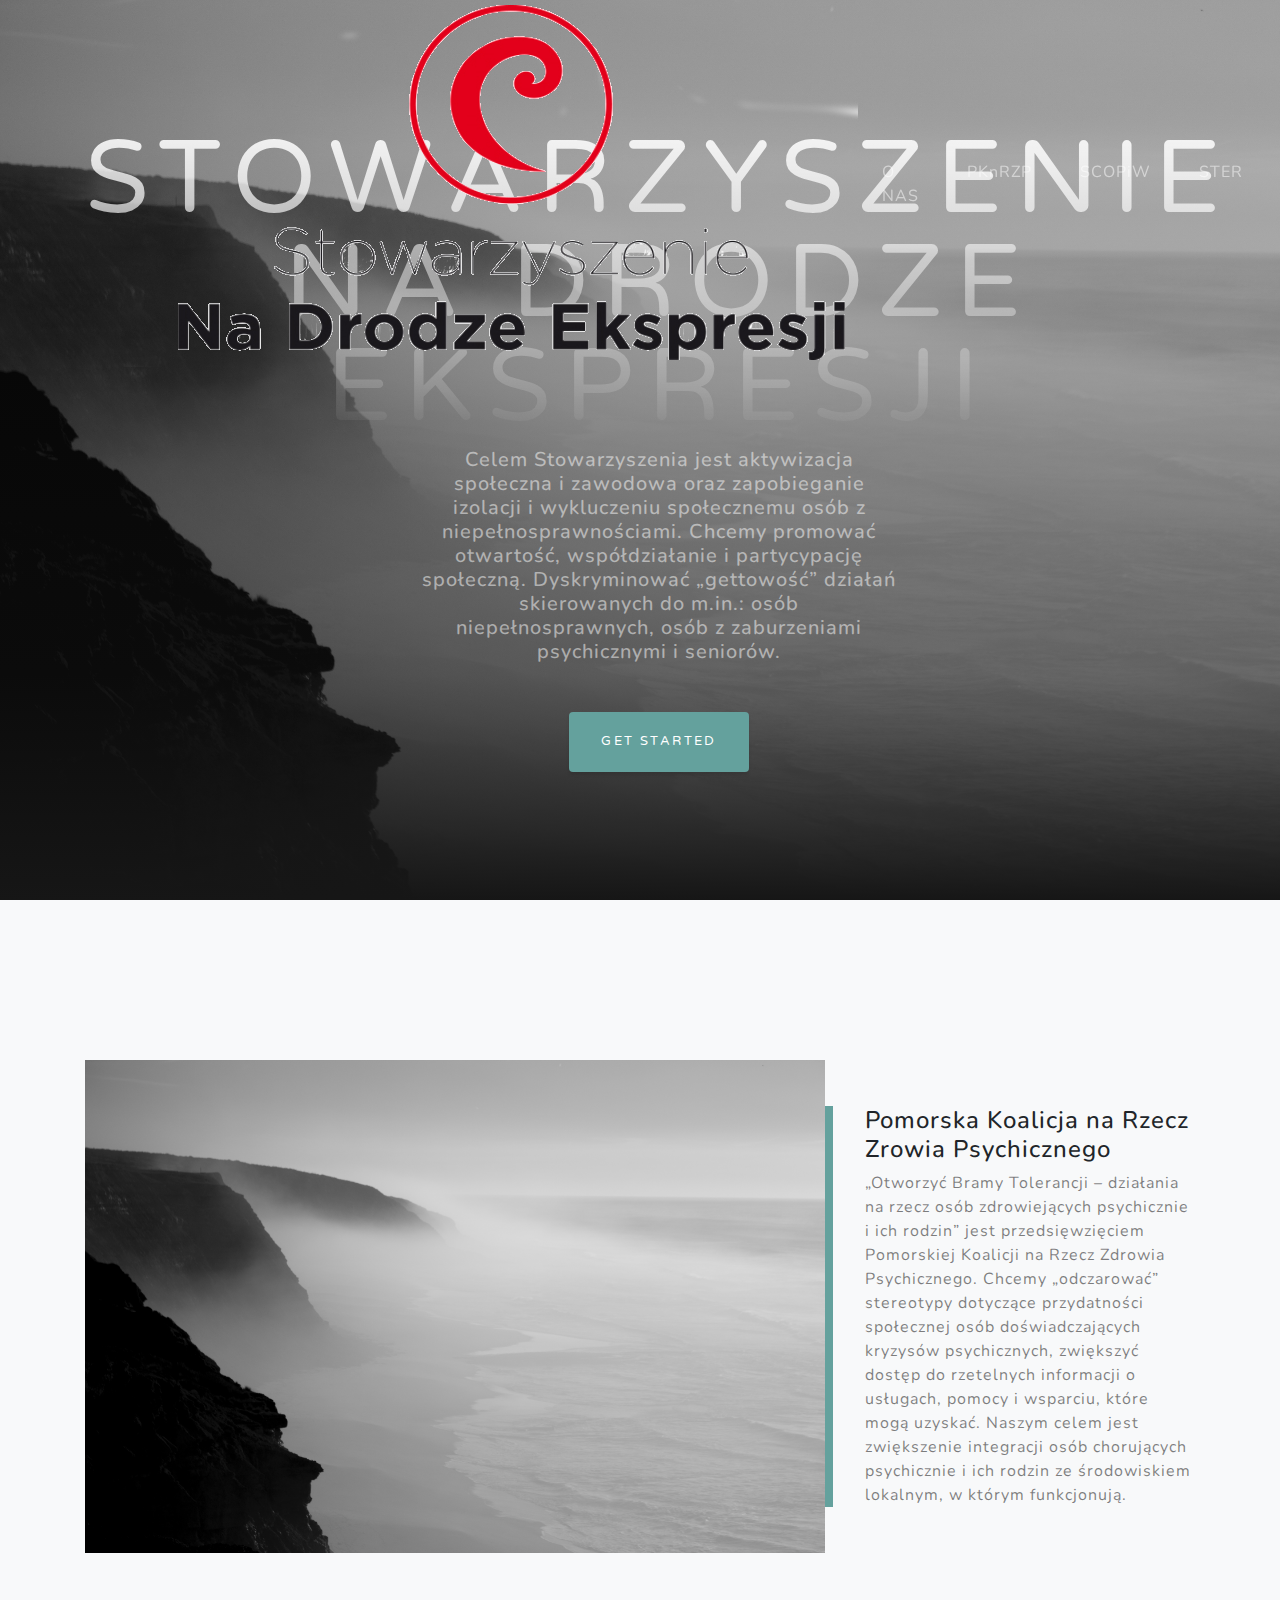
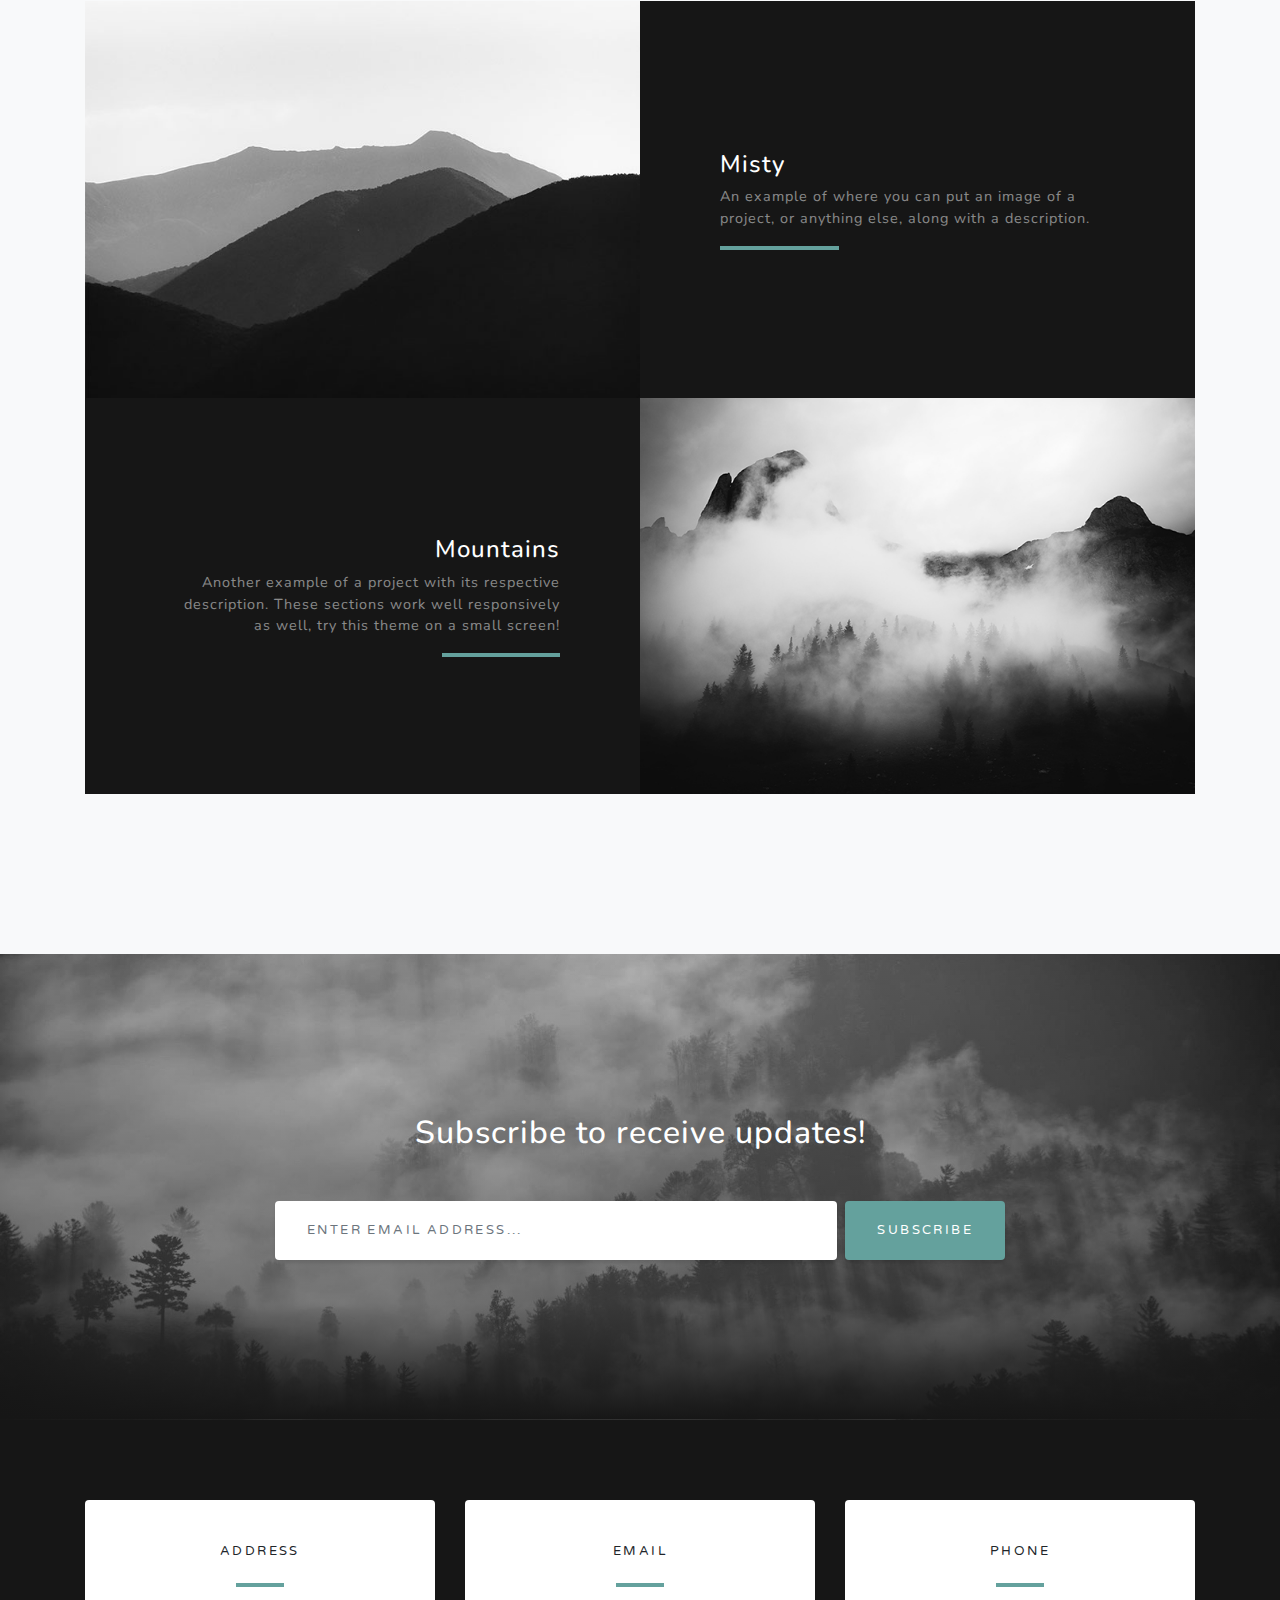
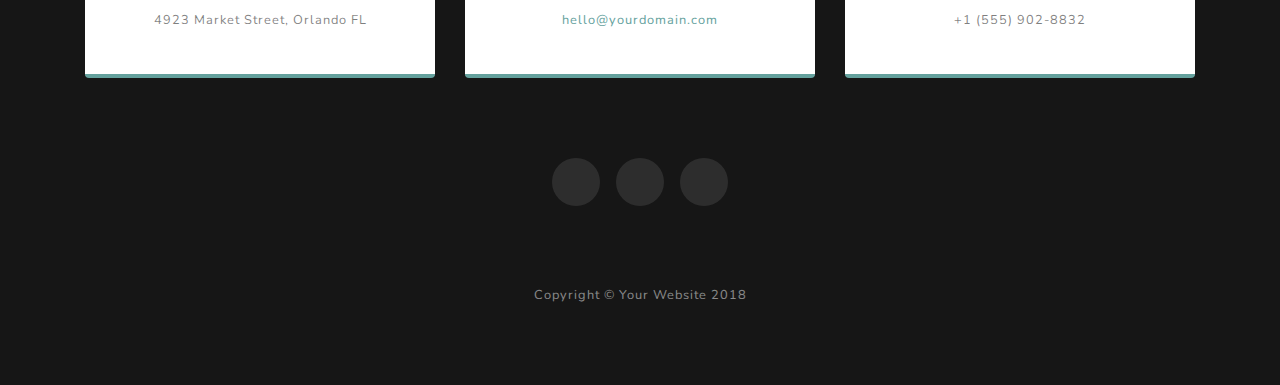
==== index.html @ b63b70d3 "Init project" ====
<!DOCTYPE html>
<html lang="pl-PL">

  <head>

    <meta charset="utf-8">
    <meta name="viewport" content="width=device-width, initial-scale=1, shrink-to-fit=no">
    <meta name="description" content="Celem Stowaryszenia Na Drodze Ekspresji jest aktywizacja społeczna i zawdowa oraz zapobieganie izolacji i wykluczeniu osob z orzeczeniem o niepełnosprawnosci. Stowarzyszenie realizuje takie projekty jak: Integracyjny Turnije Tenisa Stołowego, Przegląd Teatralny Masska, Trojmiejski Turniej Bowlingowy, kampania społeczna 'Odmień swoja głowę' w ramach Pomorskiej Koalicji na rzecz Zdrowia Psychicznego, Integracyjną giełdę pracy, sopockie obchodzy dnia wolontariusza, Sopocką galę wolontariatu, Sopocki klub Ster.">
    <meta name="keywords" content="Sopot, orzeczenie o niepełnospraności, niepełnosprawni, pomoc, seniorzy, choroby psychiczne, zaburzenia psychiczne, animowanie czasu, czas wolny, wlontariat, centrum organizacji pozarządowych, integracyjna giełda pracy, integracyjn targi pracy, klub ster, ">
    <meta name="author" content="Sandra Kuklińska">

    <title>Stowarzyszenie na Drodze Ekspresji</title>

    <!-- Bootstrap core CSS -->
    <link href="vendor/bootstrap/css/bootstrap.min.css" rel="stylesheet">

    <!-- Custom fonts for this template -->
    <link href="vendor/fontawesome-free/css/all.min.css" rel="stylesheet">
    <link href="https://fonts.googleapis.com/css?family=Varela+Round" rel="stylesheet">
    <link href="https://fonts.googleapis.com/css?family=Nunito:200,200i,300,300i,400,400i,600,600i,700,700i,800,800i,900,900i" rel="stylesheet">

    <!-- Custom styles for this template -->
    <link href="css/grayscale.min.css" rel="stylesheet">

  </head>

  <body id="page-top">

    <!-- Navigation -->
    <nav class="navbar navbar-expand-lg navbar-light fixed-top" id="mainNav">
      <div class="container">
        <img src="img/logo.png" alt="logo SNDE, podobne do czerwonego ślimaka">
        <button class="navbar-toggler navbar-toggler-right" type="button" data-toggle="collapse" data-target="#navbarResponsive" aria-controls="navbarResponsive" aria-expanded="false" aria-label="Toggle navigation">
          Menu
          <i class="fas fa-bars"></i>
        </button>
        <div class="collapse navbar-collapse" id="navbarResponsive">
          <ul class="navbar-nav ml-auto">
            <li class="nav-item">
              <a class="nav-link js-scroll-trigger" href="#about">O NAS</a>
            </li>
            <li class="nav-item">
              <a class="nav-link js-scroll-trigger" href="#koalicja">PKnRZP</a>
            </li>
            <li class="nav-item">
              <a class="nav-link js-scroll-trigger" href="#scop">SCOPiW</a>
            </li>
            <li class="nav-item">
              <a class="nav-link js-scroll-trigger" href="#ster">STER</a>
            </li>
            <li class="nav-item">
              <a class="nav-link js-scroll-trigger" href="#projects">PROJEKTY</a>
            </li>
            <li class="nav-item">
              <a class="nav-link js-scroll-trigger" href="#signup">Kontakt</a>
            </li>
          </ul>
        </div>
      </div>
    </nav>

    <!-- Header -->
    <header class="masthead">
      <div class="container d-flex h-100 align-items-center">
        <div class="mx-auto text-center">
          <h1 class="mx-auto my-0 text-uppercase">Stowarzyszenie Na Drodze Ekspresji</h1>
          <h2 class="text-white-50 mx-auto mt-2 mb-5">Celem Stowarzyszenia jest aktywizacja społeczna i zawodowa oraz zapobieganie izolacji i wykluczeniu społecznemu osób z niepełnosprawnościami. Chcemy promować otwartość, współdziałanie 
              i partycypację społeczną. Dyskryminować „gettowość” działań skierowanych do m.in.: osób niepełnosprawnych, osób z zaburzeniami psychicznymi i seniorów.</h2>
          <a href="#about" class="btn btn-primary js-scroll-trigger">Get Started</a>
        </div>
      </div>
    </header>



    <!-- Pomorska koalicja na rzecz zdrowia psychicznego -->
    <section id="projects" class="projects-section bg-light">
      <div class="container">

        <!-- Featured Project Row -->
        <div class="row align-items-center no-gutters mb-4 mb-lg-5">
          <div class="col-xl-8 col-lg-7">
            <img class="img-fluid mb-3 mb-lg-0" src="img/bg-masthead.jpg" alt="">
          </div>
          <div class="col-xl-4 col-lg-5">
            <div class="featured-text text-center text-lg-left">
              <h4>Pomorska Koalicja na Rzecz Zrowia Psychicznego</h4>
              <p class="text-black-50 mb-0">„Otworzyć Bramy Tolerancji – działania na rzecz osób zdrowiejących psychicznie i ich rodzin” 
                jest przedsięwzięciem Pomorskiej Koalicji na Rzecz Zdrowia Psychicznego. Chcemy „odczarować” stereotypy dotyczące przydatności społecznej osób doświadczających kryzysów psychicznych, zwiększyć dostęp do rzetelnych informacji o usługach, pomocy i wsparciu, które mogą uzyskać.
                Naszym celem jest zwiększenie integracji osób chorujących psychicznie i ich rodzin ze środowiskiem lokalnym, w którym funkcjonują. </p>
            </div>
          </div>
        </div>

        <!-- Project One Row -->
        <div class="row justify-content-center no-gutters mb-5 mb-lg-0">
          <div class="col-lg-6">
            <img class="img-fluid" src="img/demo-image-01.jpg" alt="">
          </div>
          <div class="col-lg-6">
            <div class="bg-black text-center h-100 project">
              <div class="d-flex h-100">
                <div class="project-text w-100 my-auto text-center text-lg-left">
                  <h4 class="text-white">Misty</h4>
                  <p class="mb-0 text-white-50">An example of where you can put an image of a project, or anything else, along with a description.</p>
                  <hr class="d-none d-lg-block mb-0 ml-0">
                </div>
              </div>
            </div>
          </div>
        </div>

        <!-- Project Two Row -->
        <div class="row justify-content-center no-gutters">
          <div class="col-lg-6">
            <img class="img-fluid" src="img/demo-image-02.jpg" alt="">
          </div>
          <div class="col-lg-6 order-lg-first">
            <div class="bg-black text-center h-100 project">
              <div class="d-flex h-100">
                <div class="project-text w-100 my-auto text-center text-lg-right">
                  <h4 class="text-white">Mountains</h4>
                  <p class="mb-0 text-white-50">Another example of a project with its respective description. These sections work well responsively as well, try this theme on a small screen!</p>
                  <hr class="d-none d-lg-block mb-0 mr-0">
                </div>
              </div>
            </div>
          </div>
        </div>

      </div>
    </section>

    <!-- Signup Section -->
    <section id="signup" class="signup-section">
      <div class="container">
        <div class="row">
          <div class="col-md-10 col-lg-8 mx-auto text-center">

            <i class="far fa-paper-plane fa-2x mb-2 text-white"></i>
            <h2 class="text-white mb-5">Subscribe to receive updates!</h2>

            <form class="form-inline d-flex">
              <input type="email" class="form-control flex-fill mr-0 mr-sm-2 mb-3 mb-sm-0" id="inputEmail" placeholder="Enter email address...">
              <button type="submit" class="btn btn-primary mx-auto">Subscribe</button>
            </form>

          </div>
        </div>
      </div>
    </section>

    <!-- Contact Section -->
    <section class="contact-section bg-black">
      <div class="container">

        <div class="row">

          <div class="col-md-4 mb-3 mb-md-0">
            <div class="card py-4 h-100">
              <div class="card-body text-center">
                <i class="fas fa-map-marked-alt text-primary mb-2"></i>
                <h4 class="text-uppercase m-0">Address</h4>
                <hr class="my-4">
                <div class="small text-black-50">4923 Market Street, Orlando FL</div>
              </div>
            </div>
          </div>

          <div class="col-md-4 mb-3 mb-md-0">
            <div class="card py-4 h-100">
              <div class="card-body text-center">
                <i class="fas fa-envelope text-primary mb-2"></i>
                <h4 class="text-uppercase m-0">Email</h4>
                <hr class="my-4">
                <div class="small text-black-50">
                  <a href="#">hello@yourdomain.com</a>
                </div>
              </div>
            </div>
          </div>

          <div class="col-md-4 mb-3 mb-md-0">
            <div class="card py-4 h-100">
              <div class="card-body text-center">
                <i class="fas fa-mobile-alt text-primary mb-2"></i>
                <h4 class="text-uppercase m-0">Phone</h4>
                <hr class="my-4">
                <div class="small text-black-50">+1 (555) 902-8832</div>
              </div>
            </div>
          </div>
        </div>

        <div class="social d-flex justify-content-center">
          <a href="#" class="mx-2">
            <i class="fab fa-twitter"></i>
          </a>
          <a href="#" class="mx-2">
            <i class="fab fa-facebook-f"></i>
          </a>
          <a href="#" class="mx-2">
            <i class="fab fa-github"></i>
          </a>
        </div>

      </div>
    </section>

    <!-- Footer -->
    <footer class="bg-black small text-center text-white-50">
      <div class="container">
        Copyright &copy; Your Website 2018
      </div>
    </footer>

    <!-- Bootstrap core JavaScript -->
    <script src="vendor/jquery/jquery.min.js"></script>
    <script src="vendor/bootstrap/js/bootstrap.bundle.min.js"></script>

    <!-- Plugin JavaScript -->
    <script src="vendor/jquery-easing/jquery.easing.min.js"></script>

    <!-- Custom scripts for this template -->
    <script src="js/grayscale.min.js"></script>

  </body>

</html>
---- css/grayscale.min.css ----
/*!
 * Start Bootstrap - Grayscale v5.0.3 (https://startbootstrap.com/template-overviews/grayscale)
 * Copyright 2013-2018 Start Bootstrap
 * Licensed under MIT (https://github.com/BlackrockDigital/startbootstrap-grayscale/blob/master/LICENSE)
 */#mainNav{min-height:56px;background-color:#fff}#mainNav .navbar-toggler{font-size:80%;padding:.75rem;color:#64a19d;border:1px solid #64a19d}#mainNav .navbar-toggler:focus{outline:0}#mainNav .navbar-brand{color:#161616;font-weight:700;padding:.9rem 0}#mainNav .navbar-nav .nav-item:hover{color:fade(white,80%);outline:0;background-color:transparent}#mainNav .navbar-nav .nav-item:active,#mainNav .navbar-nav .nav-item:focus{outline:0;background-color:transparent}@media (min-width:992px){#mainNav{padding-top:0;padding-bottom:0;border-bottom:none;background-color:transparent;-webkit-transition:background-color .3s ease-in-out;transition:background-color .3s ease-in-out}#mainNav .navbar-brand{padding:.5rem 0;color:rgba(255,255,255,.5)}#mainNav .nav-link{-webkit-transition:none;transition:none;padding:2rem 1.5rem;color:rgba(255,255,255,.5)}#mainNav .nav-link:hover{color:rgba(255,255,255,.75)}#mainNav .nav-link:active{color:#fff}#mainNav.navbar-shrink{background-color:#fff}#mainNav.navbar-shrink .navbar-brand{color:#161616}#mainNav.navbar-shrink .nav-link{color:#161616;padding:1.5rem 1.5rem 1.25rem;border-bottom:.25rem solid transparent}#mainNav.navbar-shrink .nav-link:hover{color:#64a19d}#mainNav.navbar-shrink .nav-link:active{color:#467370}#mainNav.navbar-shrink .nav-link.active{color:#64a19d;outline:0;border-bottom:.25rem solid #64a19d}}.masthead{position:relative;width:100%;height:auto;min-height:35rem;padding:15rem 0;background:-webkit-gradient(linear,left top,left bottom,from(rgba(22,22,22,.1)),color-stop(75%,rgba(22,22,22,.5)),to(#161616)),url(../img/bg-masthead.jpg);background:linear-gradient(to bottom,rgba(22,22,22,.1) 0,rgba(22,22,22,.5) 75%,#161616 100%),url(../img/bg-masthead.jpg);background-position:center;background-repeat:no-repeat;background-attachment:scroll;background-size:cover}.masthead h1{font-family:'Varela Round';font-size:2.5rem;line-height:2.5rem;letter-spacing:.8rem;background:-webkit-linear-gradient(rgba(255,255,255,.9),rgba(255,255,255,0));-webkit-text-fill-color:transparent;-webkit-background-clip:text}.masthead h2{max-width:20rem;font-size:1rem}@media (min-width:768px){.masthead h1{font-size:4rem;line-height:4rem}}@media (min-width:992px){.masthead{height:100vh;padding:0}.masthead h1{font-size:6.5rem;line-height:6.5rem;letter-spacing:.8rem}.masthead h2{max-width:30rem;font-size:1.25rem}}.btn{-webkit-box-shadow:0 .1875rem .1875rem 0 rgba(0,0,0,.1)!important;box-shadow:0 .1875rem .1875rem 0 rgba(0,0,0,.1)!important;padding:1.25rem 2rem;font-family:'Varela Round';font-size:80%;text-transform:uppercase;letter-spacing:.15rem;border:0}.btn-primary{background-color:#64a19d}.btn-primary:hover{background-color:#4f837f}.btn-primary:focus{background-color:#4f837f;color:#fff}.btn-primary:active{background-color:#467370!important}.about-section{padding-top:10rem;background:-webkit-gradient(linear,left top,left bottom,from(#161616),color-stop(75%,rgba(22,22,22,.9)),to(rgba(22,22,22,.8)));background:linear-gradient(to bottom,#161616 0,rgba(22,22,22,.9) 75%,rgba(22,22,22,.8) 100%)}.about-section p{margin-bottom:5rem}.projects-section{padding:10rem 0}.projects-section .featured-text{padding:2rem}@media (min-width:992px){.projects-section .featured-text{padding:0 0 0 2rem;border-left:.5rem solid #64a19d}}.projects-section .project-text{padding:3rem;font-size:90%}@media (min-width:992px){.projects-section .project-text{padding:5rem}.projects-section .project-text hr{border-color:#64a19d;border-width:.25rem;width:30%}}.signup-section{padding:10rem 0;background:-webkit-gradient(linear,left top,left bottom,from(rgba(22,22,22,.1)),color-stop(75%,rgba(22,22,22,.5)),to(#161616)),url(../img/bg-signup.jpg);background:linear-gradient(to bottom,rgba(22,22,22,.1) 0,rgba(22,22,22,.5) 75%,#161616 100%),url(../img/bg-signup.jpg);background-position:center;background-repeat:no-repeat;background-attachment:scroll;background-size:cover}.signup-section .form-inline input{-webkit-box-shadow:0 .1875rem .1875rem 0 rgba(0,0,0,.1)!important;box-shadow:0 .1875rem .1875rem 0 rgba(0,0,0,.1)!important;padding:1.25rem 2rem;height:auto;font-family:'Varela Round';font-size:80%;text-transform:uppercase;letter-spacing:.15rem;border:0}.contact-section{padding:5rem 0 0}.contact-section .card{border:0;border-bottom:.25rem solid #64a19d}.contact-section .card h4{font-size:.8rem;font-family:'Varela Round';text-transform:uppercase;letter-spacing:.15rem}.contact-section .card hr{border-color:#64a19d;border-width:.25rem;width:3rem}.contact-section .social{margin-top:5rem}.contact-section .social a{text-align:center;height:3rem;width:3rem;background:rgba(255,255,255,.1);border-radius:100%;line-height:3rem;color:rgba(255,255,255,.3)}.contact-section .social a:hover{color:rgba(255,255,255,.5)}.contact-section .social a:active{color:#fff}body{font-family:Nunito;letter-spacing:.0625em}a{color:#64a19d}a:focus,a:hover{text-decoration:none;color:#3c6360}.bg-black{background-color:#161616!important}.bg-primary{background-color:#64a19d!important}.text-primary{color:#64a19d!important}footer{padding:5rem 0}
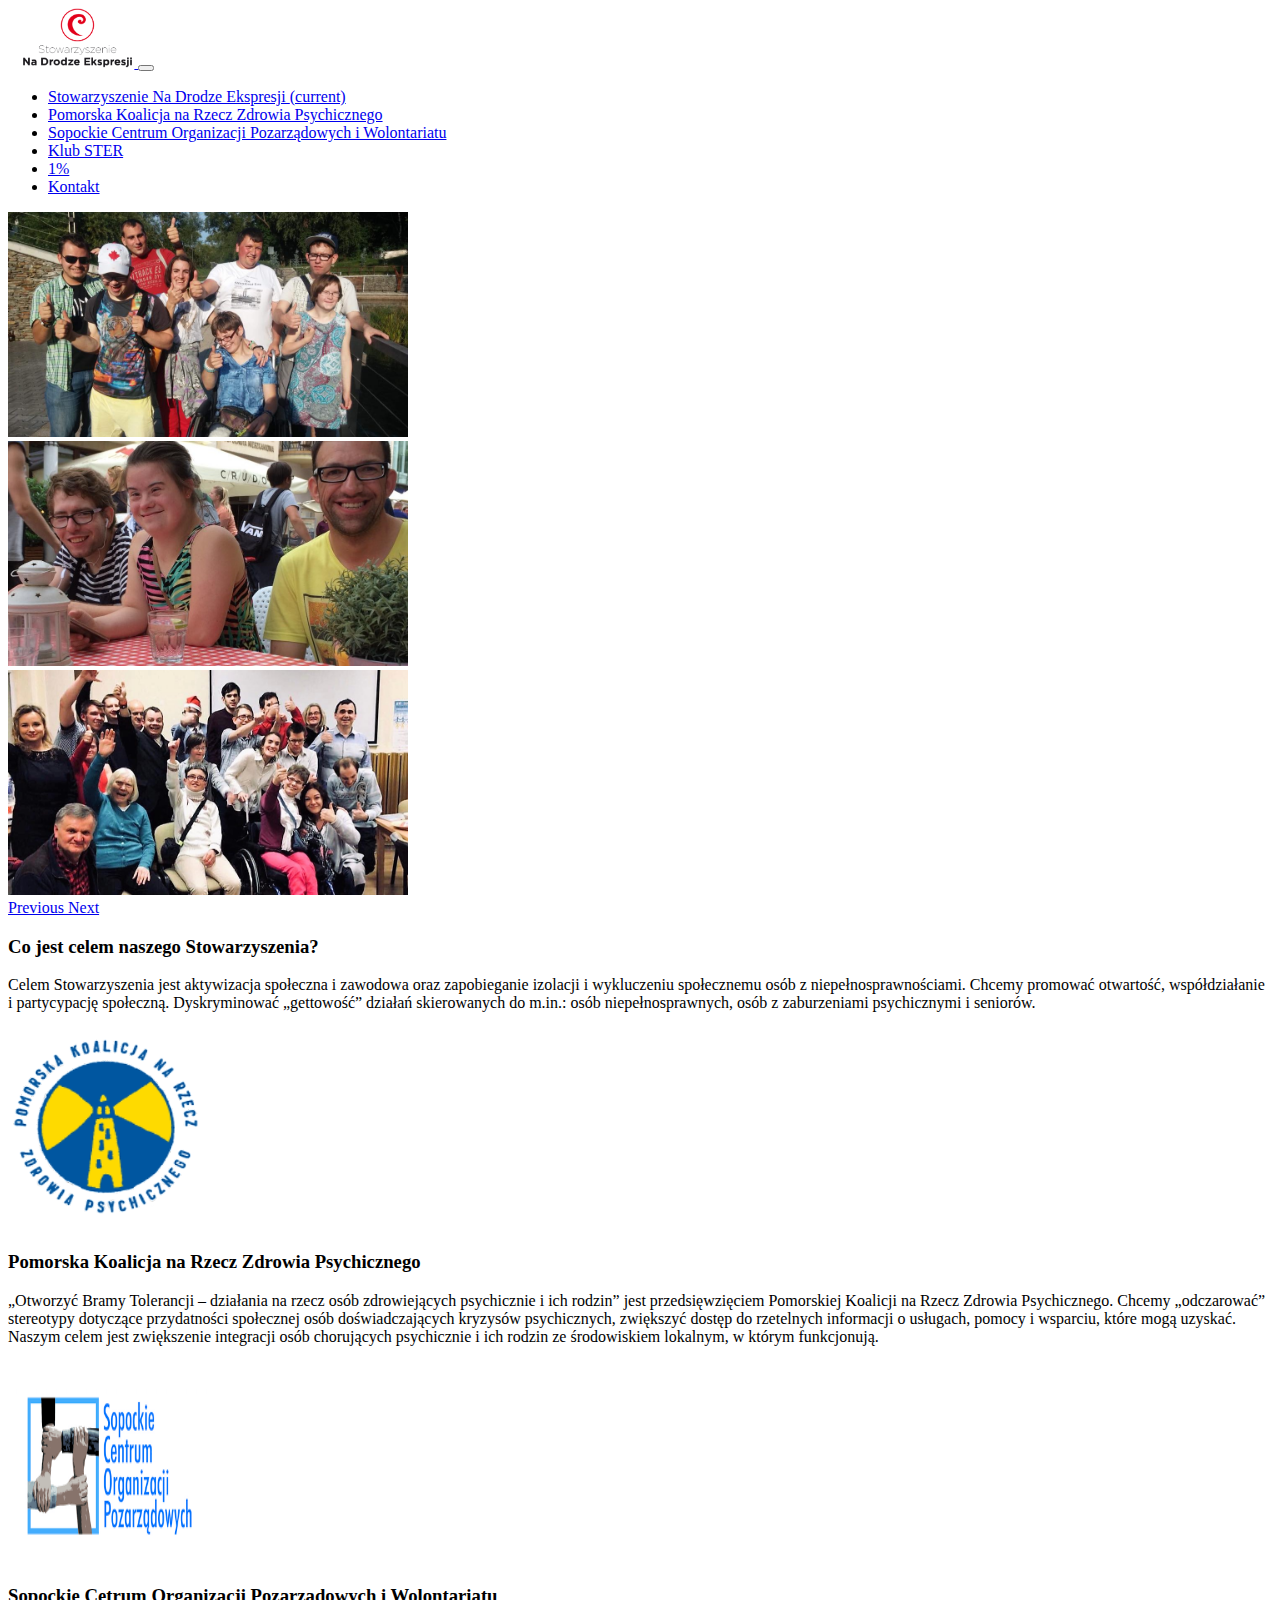
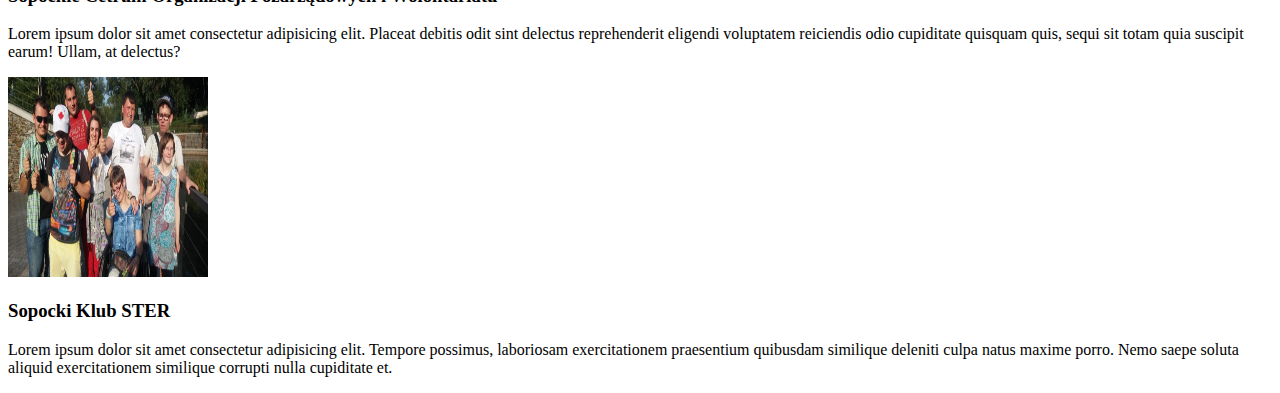
==== commit a199c390: "removed unneseccary files" ====
--- a/index.html
+++ b/index.html
@@ -1,229 +1,124 @@
 <!DOCTYPE html>
 <html lang="pl-PL">
 
-  <head>
+<head>
+    <meta charset="UTF-8">
+    <meta name="viewport" content="width=device-width, initial-scale=1, shrink-to-fit=no">
+    <meta http-equiv="X-UA-Compatible" content="ie=edge">
 
-    <meta charset="utf-8">
-    <meta name="viewport" content="width=device-width, initial-scale=1, shrink-to-fit=no">
     <meta name="description" content="Celem Stowaryszenia Na Drodze Ekspresji jest aktywizacja społeczna i zawdowa oraz zapobieganie izolacji i wykluczeniu osob z orzeczeniem o niepełnosprawnosci. Stowarzyszenie realizuje takie projekty jak: Integracyjny Turnije Tenisa Stołowego, Przegląd Teatralny Masska, Trojmiejski Turniej Bowlingowy, kampania społeczna 'Odmień swoja głowę' w ramach Pomorskiej Koalicji na rzecz Zdrowia Psychicznego, Integracyjną giełdę pracy, sopockie obchodzy dnia wolontariusza, Sopocką galę wolontariatu, Sopocki klub Ster.">
     <meta name="keywords" content="Sopot, orzeczenie o niepełnospraności, niepełnosprawni, pomoc, seniorzy, choroby psychiczne, zaburzenia psychiczne, animowanie czasu, czas wolny, wlontariat, centrum organizacji pozarządowych, integracyjna giełda pracy, integracyjn targi pracy, klub ster, ">
     <meta name="author" content="Sandra Kuklińska">
 
     <title>Stowarzyszenie na Drodze Ekspresji</title>
+    <link rel="stylesheet" href="https://stackpath.bootstrapcdn.com/bootstrap/4.2.1/css/bootstrap.min.css" integrity="sha384-GJzZqFGwb1QTTN6wy59ffF1BuGJpLSa9DkKMp0DgiMDm4iYMj70gZWKYbI706tWS"
+        crossorigin="anonymous">
+    <style>
+        .carousel-item img {
+        width: auto;
+        height: 225px;
+    }
+    </style>
+</head>
 
-    <!-- Bootstrap core CSS -->
-    <link href="vendor/bootstrap/css/bootstrap.min.css" rel="stylesheet">
+<body>
+    <!-- Image and text -->
+    <nav class="navbar navbar-light bg-light">
+        <a class="navbar-brand" href="#">
+            <img src="img/logo.png" height="60" class="d-inline-block align-top" alt="">
+        </a>
+        <button class="navbar-toggler" type="button" data-toggle="collapse" data-target="#navbarNav" aria-controls="navbarNav"
+            aria-expanded="false" aria-label="Toggle navigation">
+            <span class="navbar-toggler-icon"></span>
+        </button>
+        <div class="collapse navbar-collapse" id="navbarNav">
+            <ul class="navbar-nav">
+                <li class="nav-item active">
+                    <a class="nav-link" href="#">Stowarzyszenie Na Drodze Ekspresji <span class="sr-only">(current)</span></a>
+                </li>
+                <li class="nav-item">
+                    <a class="nav-link" href="#">Pomorska Koalicja na Rzecz Zdrowia Psychicznego</a>
+                </li>
+                <li class="nav-item">
+                    <a class="nav-link" href="#">Sopockie Centrum Organizacji Pozarządowych i Wolontariatu</a>
+                </li>
+                <li class="nav-item">
+                    <a class="nav-link" href="#">Klub STER</a>
+                </li>
+                <li class="nav-item">
+                    <a class="nav-link" href="#">1%</a>
+                </li>
+                <li class="nav-item">
+                    <a class="nav-link" href="#">Kontakt</a>
+                </li>
 
-    <!-- Custom fonts for this template -->
-    <link href="vendor/fontawesome-free/css/all.min.css" rel="stylesheet">
-    <link href="https://fonts.googleapis.com/css?family=Varela+Round" rel="stylesheet">
-    <link href="https://fonts.googleapis.com/css?family=Nunito:200,200i,300,300i,400,400i,600,600i,700,700i,800,800i,900,900i" rel="stylesheet">
-
-    <!-- Custom styles for this template -->
-    <link href="css/grayscale.min.css" rel="stylesheet">
-
-  </head>
-
-  <body id="page-top">
-
-    <!-- Navigation -->
-    <nav class="navbar navbar-expand-lg navbar-light fixed-top" id="mainNav">
-      <div class="container">
-        <img src="img/logo.png" alt="logo SNDE, podobne do czerwonego ślimaka">
-        <button class="navbar-toggler navbar-toggler-right" type="button" data-toggle="collapse" data-target="#navbarResponsive" aria-controls="navbarResponsive" aria-expanded="false" aria-label="Toggle navigation">
-          Menu
-          <i class="fas fa-bars"></i>
-        </button>
-        <div class="collapse navbar-collapse" id="navbarResponsive">
-          <ul class="navbar-nav ml-auto">
-            <li class="nav-item">
-              <a class="nav-link js-scroll-trigger" href="#about">O NAS</a>
-            </li>
-            <li class="nav-item">
-              <a class="nav-link js-scroll-trigger" href="#koalicja">PKnRZP</a>
-            </li>
-            <li class="nav-item">
-              <a class="nav-link js-scroll-trigger" href="#scop">SCOPiW</a>
-            </li>
-            <li class="nav-item">
-              <a class="nav-link js-scroll-trigger" href="#ster">STER</a>
-            </li>
-            <li class="nav-item">
-              <a class="nav-link js-scroll-trigger" href="#projects">PROJEKTY</a>
-            </li>
-            <li class="nav-item">
-              <a class="nav-link js-scroll-trigger" href="#signup">Kontakt</a>
-            </li>
-          </ul>
+            </ul>
         </div>
-      </div>
     </nav>
 
-    <!-- Header -->
-    <header class="masthead">
-      <div class="container d-flex h-100 align-items-center">
-        <div class="mx-auto text-center">
-          <h1 class="mx-auto my-0 text-uppercase">Stowarzyszenie Na Drodze Ekspresji</h1>
-          <h2 class="text-white-50 mx-auto mt-2 mb-5">Celem Stowarzyszenia jest aktywizacja społeczna i zawodowa oraz zapobieganie izolacji i wykluczeniu społecznemu osób z niepełnosprawnościami. Chcemy promować otwartość, współdziałanie 
-              i partycypację społeczną. Dyskryminować „gettowość” działań skierowanych do m.in.: osób niepełnosprawnych, osób z zaburzeniami psychicznymi i seniorów.</h2>
-          <a href="#about" class="btn btn-primary js-scroll-trigger">Get Started</a>
+    <div id="carouselExampleFade" class="carousel slide carousel-fade" data-ride="carousel">
+        <div class="carousel-inner">
+            <div class="carousel-item active">
+                <img src="img/ster.jpg" class="d-block w-100" alt="...">
+            </div>
+            <div class="carousel-item">
+                <img src="img/ster2.jpg" class="d-block w-100" alt="...">
+            </div>
+            <div class="carousel-item">
+                <img src="img/sterW.jpg" class="d-block w-100" alt="...">
+            </div>
         </div>
-      </div>
-    </header>
+        <a class="carousel-control-prev" href="#carouselExampleFade" role="button" data-slide="prev">
+            <span class="carousel-control-prev-icon" aria-hidden="true"></span>
+            <span class="sr-only">Previous</span>
+        </a>
+        <a class="carousel-control-next" href="#carouselExampleFade" role="button" data-slide="next">
+            <span class="carousel-control-next-icon" aria-hidden="true"></span>
+            <span class="sr-only">Next</span>
+        </a>
+    </div>
 
+    <div class="container text-center mt-1 border-bottom">
+        <h3>Co jest celem naszego Stowarzyszenia?</h3>
+        <p>Celem Stowarzyszenia jest aktywizacja społeczna i zawodowa oraz zapobieganie izolacji i wykluczeniu
+            społecznemu
+            osób z niepełnosprawnościami. Chcemy promować otwartość, współdziałanie
+            i partycypację społeczną. Dyskryminować „gettowość” działań skierowanych do m.in.: osób niepełnosprawnych,
+            osób
+            z zaburzeniami psychicznymi i seniorów.
+        </p>
+    </div>
 
+    <div class="container text-center mt-1 border-bottom">
+        <img src="img/koalicja_logo.png" style="width: 200px; height: 200px;" alt="..." class="rounded-circle">
+        <h3>Pomorska Koalicja na Rzecz Zdrowia Psychicznego</h3>
+        <p>„Otworzyć Bramy Tolerancji – działania na rzecz osób zdrowiejących psychicznie i ich rodzin” 
+            jest przedsięwzięciem Pomorskiej Koalicji na Rzecz Zdrowia Psychicznego. Chcemy „odczarować” stereotypy dotyczące przydatności społecznej osób doświadczających kryzysów psychicznych, zwiększyć dostęp do rzetelnych informacji o usługach, pomocy i wsparciu, które mogą uzyskać.
+            Naszym celem jest zwiększenie integracji osób chorujących psychicznie i ich rodzin ze środowiskiem lokalnym, w którym funkcjonują.
+        </p>
+    </div>
 
-    <!-- Pomorska koalicja na rzecz zdrowia psychicznego -->
-    <section id="projects" class="projects-section bg-light">
-      <div class="container">
+    <div class="container text-center mt-1 border-bottom">
+        <img src="img/scop.png" style="width: 200px; height: 200px;" alt="..." class="rounded-circle">
+        <h3>Sopockie Cetrum Organizacji Pozarządowych i Wolontariatu</h3>
+        <p>Lorem ipsum dolor sit amet consectetur adipisicing elit. Placeat debitis odit sint delectus reprehenderit eligendi voluptatem reiciendis odio cupiditate quisquam quis, sequi sit totam quia suscipit earum! Ullam, at delectus?
+        </p>
+    </div>
 
-        <!-- Featured Project Row -->
-        <div class="row align-items-center no-gutters mb-4 mb-lg-5">
-          <div class="col-xl-8 col-lg-7">
-            <img class="img-fluid mb-3 mb-lg-0" src="img/bg-masthead.jpg" alt="">
-          </div>
-          <div class="col-xl-4 col-lg-5">
-            <div class="featured-text text-center text-lg-left">
-              <h4>Pomorska Koalicja na Rzecz Zrowia Psychicznego</h4>
-              <p class="text-black-50 mb-0">„Otworzyć Bramy Tolerancji – działania na rzecz osób zdrowiejących psychicznie i ich rodzin” 
-                jest przedsięwzięciem Pomorskiej Koalicji na Rzecz Zdrowia Psychicznego. Chcemy „odczarować” stereotypy dotyczące przydatności społecznej osób doświadczających kryzysów psychicznych, zwiększyć dostęp do rzetelnych informacji o usługach, pomocy i wsparciu, które mogą uzyskać.
-                Naszym celem jest zwiększenie integracji osób chorujących psychicznie i ich rodzin ze środowiskiem lokalnym, w którym funkcjonują. </p>
-            </div>
-          </div>
-        </div>
+    <div class="container text-center mt-1 border-bottom">
+        <img src="img/ster.jpg" style="width: 200px; height: 200px;" alt="..." class="rounded-circle">
+        <h3>Sopocki Klub STER</h3>
+        <p>
+        Lorem ipsum dolor sit amet consectetur adipisicing elit. Tempore possimus, laboriosam exercitationem praesentium quibusdam similique deleniti culpa natus maxime porro. Nemo saepe soluta aliquid exercitationem similique corrupti nulla cupiditate et.
+        </p>
+    </div>
 
-        <!-- Project One Row -->
-        <div class="row justify-content-center no-gutters mb-5 mb-lg-0">
-          <div class="col-lg-6">
-            <img class="img-fluid" src="img/demo-image-01.jpg" alt="">
-          </div>
-          <div class="col-lg-6">
-            <div class="bg-black text-center h-100 project">
-              <div class="d-flex h-100">
-                <div class="project-text w-100 my-auto text-center text-lg-left">
-                  <h4 class="text-white">Misty</h4>
-                  <p class="mb-0 text-white-50">An example of where you can put an image of a project, or anything else, along with a description.</p>
-                  <hr class="d-none d-lg-block mb-0 ml-0">
-                </div>
-              </div>
-            </div>
-          </div>
-        </div>
+    <script src="https://code.jquery.com/jquery-3.3.1.slim.min.js" integrity="sha384-q8i/X+965DzO0rT7abK41JStQIAqVgRVzpbzo5smXKp4YfRvH+8abtTE1Pi6jizo"
+        crossorigin="anonymous"></script>
+    <script src="https://cdnjs.cloudflare.com/ajax/libs/popper.js/1.14.6/umd/popper.min.js" integrity="sha384-wHAiFfRlMFy6i5SRaxvfOCifBUQy1xHdJ/yoi7FRNXMRBu5WHdZYu1hA6ZOblgut"
+        crossorigin="anonymous"></script>
+    <script src="https://stackpath.bootstrapcdn.com/bootstrap/4.2.1/js/bootstrap.min.js" integrity="sha384-B0UglyR+jN6CkvvICOB2joaf5I4l3gm9GU6Hc1og6Ls7i6U/mkkaduKaBhlAXv9k"
+        crossorigin="anonymous"></script>
+</body>
 
-        <!-- Project Two Row -->
-        <div class="row justify-content-center no-gutters">
-          <div class="col-lg-6">
-            <img class="img-fluid" src="img/demo-image-02.jpg" alt="">
-          </div>
-          <div class="col-lg-6 order-lg-first">
-            <div class="bg-black text-center h-100 project">
-              <div class="d-flex h-100">
-                <div class="project-text w-100 my-auto text-center text-lg-right">
-                  <h4 class="text-white">Mountains</h4>
-                  <p class="mb-0 text-white-50">Another example of a project with its respective description. These sections work well responsively as well, try this theme on a small screen!</p>
-                  <hr class="d-none d-lg-block mb-0 mr-0">
-                </div>
-              </div>
-            </div>
-          </div>
-        </div>
-
-      </div>
-    </section>
-
-    <!-- Signup Section -->
-    <section id="signup" class="signup-section">
-      <div class="container">
-        <div class="row">
-          <div class="col-md-10 col-lg-8 mx-auto text-center">
-
-            <i class="far fa-paper-plane fa-2x mb-2 text-white"></i>
-            <h2 class="text-white mb-5">Subscribe to receive updates!</h2>
-
-            <form class="form-inline d-flex">
-              <input type="email" class="form-control flex-fill mr-0 mr-sm-2 mb-3 mb-sm-0" id="inputEmail" placeholder="Enter email address...">
-              <button type="submit" class="btn btn-primary mx-auto">Subscribe</button>
-            </form>
-
-          </div>
-        </div>
-      </div>
-    </section>
-
-    <!-- Contact Section -->
-    <section class="contact-section bg-black">
-      <div class="container">
-
-        <div class="row">
-
-          <div class="col-md-4 mb-3 mb-md-0">
-            <div class="card py-4 h-100">
-              <div class="card-body text-center">
-                <i class="fas fa-map-marked-alt text-primary mb-2"></i>
-                <h4 class="text-uppercase m-0">Address</h4>
-                <hr class="my-4">
-                <div class="small text-black-50">4923 Market Street, Orlando FL</div>
-              </div>
-            </div>
-          </div>
-
-          <div class="col-md-4 mb-3 mb-md-0">
-            <div class="card py-4 h-100">
-              <div class="card-body text-center">
-                <i class="fas fa-envelope text-primary mb-2"></i>
-                <h4 class="text-uppercase m-0">Email</h4>
-                <hr class="my-4">
-                <div class="small text-black-50">
-                  <a href="#">hello@yourdomain.com</a>
-                </div>
-              </div>
-            </div>
-          </div>
-
-          <div class="col-md-4 mb-3 mb-md-0">
-            <div class="card py-4 h-100">
-              <div class="card-body text-center">
-                <i class="fas fa-mobile-alt text-primary mb-2"></i>
-                <h4 class="text-uppercase m-0">Phone</h4>
-                <hr class="my-4">
-                <div class="small text-black-50">+1 (555) 902-8832</div>
-              </div>
-            </div>
-          </div>
-        </div>
-
-        <div class="social d-flex justify-content-center">
-          <a href="#" class="mx-2">
-            <i class="fab fa-twitter"></i>
-          </a>
-          <a href="#" class="mx-2">
-            <i class="fab fa-facebook-f"></i>
-          </a>
-          <a href="#" class="mx-2">
-            <i class="fab fa-github"></i>
-          </a>
-        </div>
-
-      </div>
-    </section>
-
-    <!-- Footer -->
-    <footer class="bg-black small text-center text-white-50">
-      <div class="container">
-        Copyright &copy; Your Website 2018
-      </div>
-    </footer>
-
-    <!-- Bootstrap core JavaScript -->
-    <script src="vendor/jquery/jquery.min.js"></script>
-    <script src="vendor/bootstrap/js/bootstrap.bundle.min.js"></script>
-
-    <!-- Plugin JavaScript -->
-    <script src="vendor/jquery-easing/jquery.easing.min.js"></script>
-
-    <!-- Custom scripts for this template -->
-    <script src="js/grayscale.min.js"></script>
-
-  </body>
-
-</html>
+</html>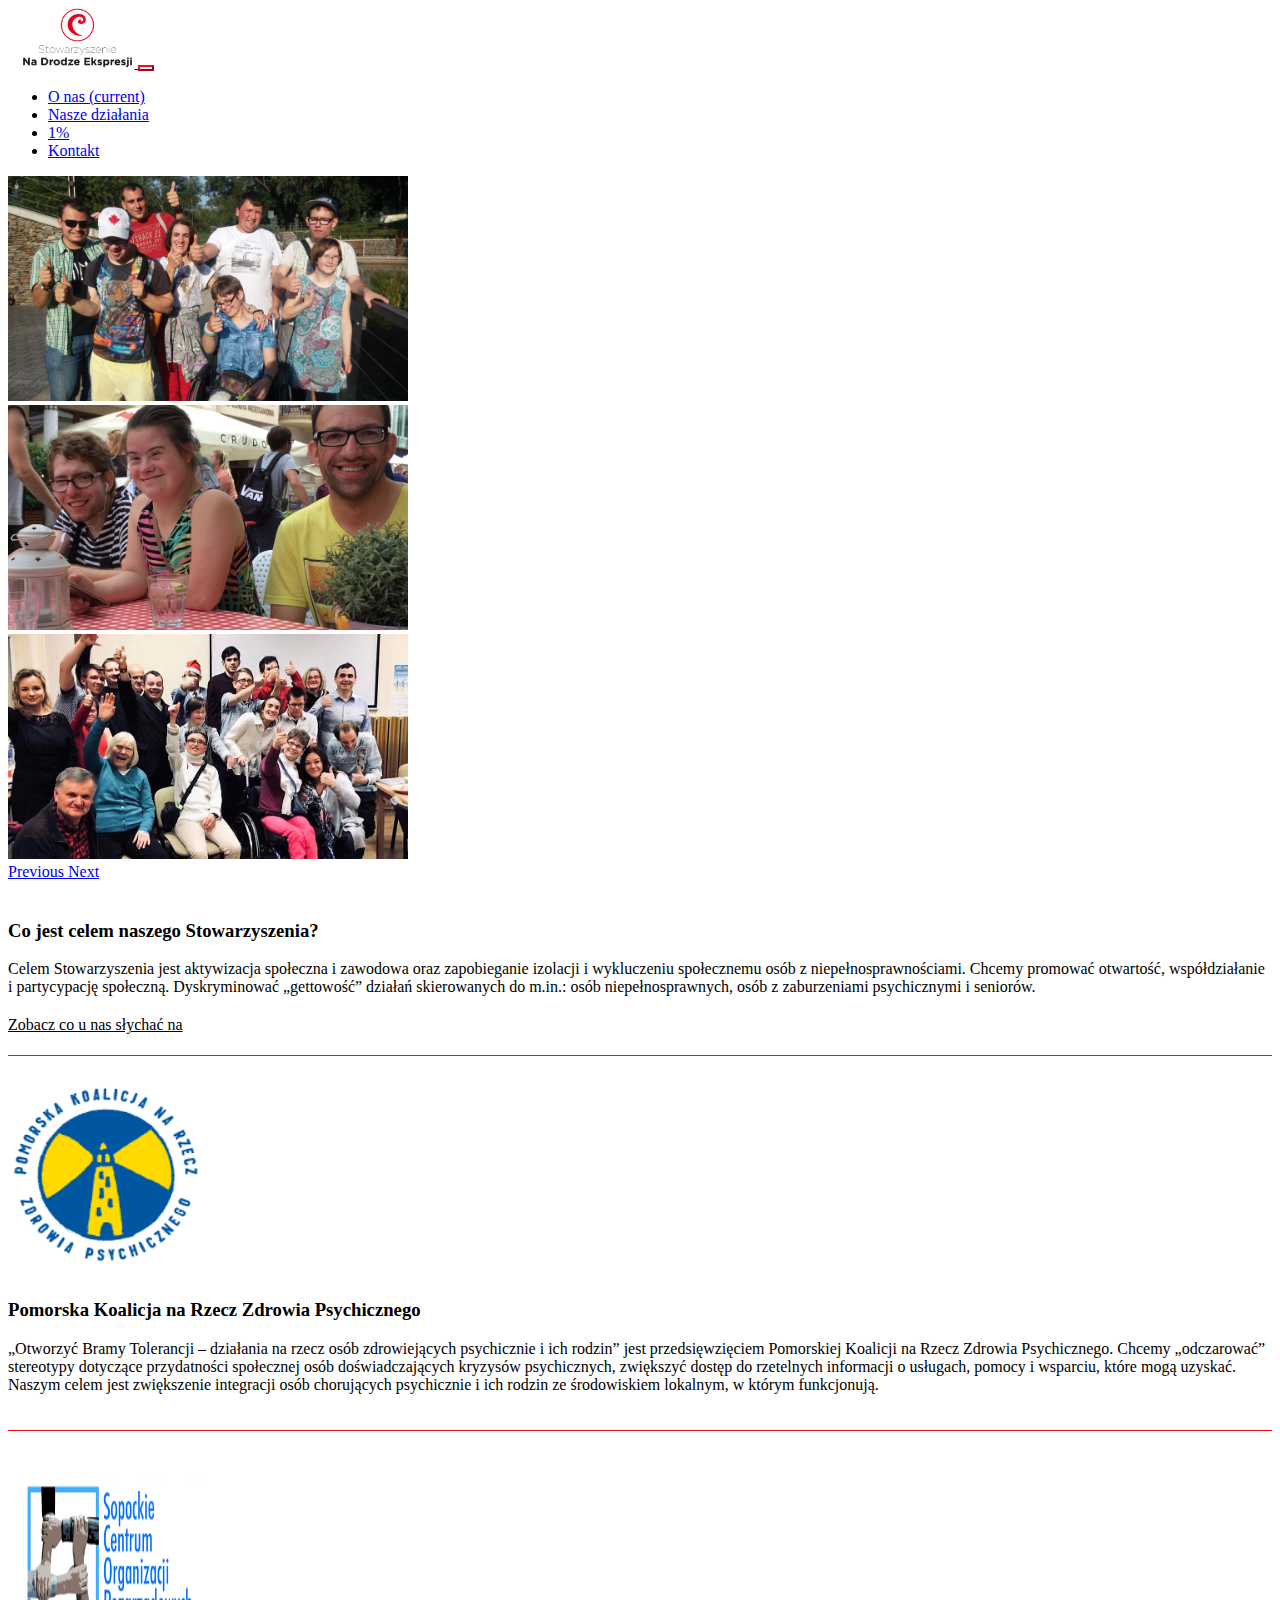
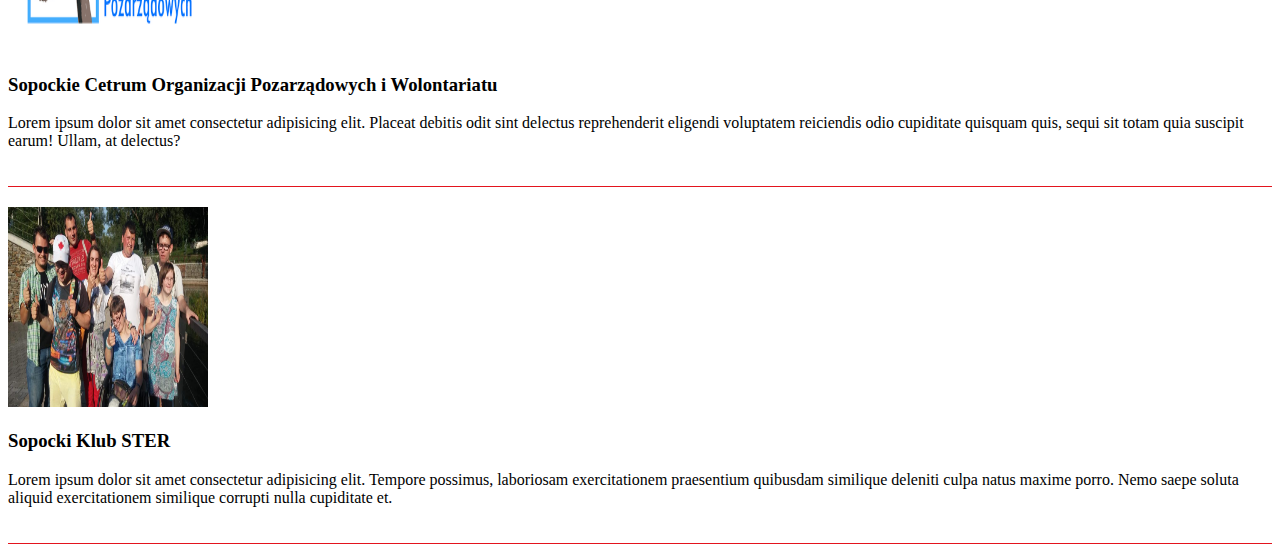
==== commit 91d772ff: "red border + facebook" ====
--- a/index.html
+++ b/index.html
@@ -13,12 +13,35 @@
     <title>Stowarzyszenie na Drodze Ekspresji</title>
     <link rel="stylesheet" href="https://stackpath.bootstrapcdn.com/bootstrap/4.2.1/css/bootstrap.min.css" integrity="sha384-GJzZqFGwb1QTTN6wy59ffF1BuGJpLSa9DkKMp0DgiMDm4iYMj70gZWKYbI706tWS"
         crossorigin="anonymous">
+        <link rel="stylesheet" href="https://use.fontawesome.com/releases/v5.6.3/css/all.css" integrity="sha384-UHRtZLI+pbxtHCWp1t77Bi1L4ZtiqrqD80Kn4Z8NTSRyMA2Fd33n5dQ8lWUE00s/" crossorigin="anonymous">
     <style>
         .carousel-item img {
         width: auto;
         height: 225px;
     }
+    .news{
+        text-decoration: underline;
+    }
+
+    .newsFb{
+        font-size: 20px;
+    }
+    div.container{
+        padding-bottom: 20px;
+        padding-top: 20px;
+        
+    }
+
+    .border-bottom{
+        border-bottom: 1px solid #e3141e!important ;
+    }
+
+    .border-color{
+        border-color: #e3141e!important ;
+    }
+
     </style>
+
 </head>
 
 <body>
@@ -27,23 +50,17 @@
         <a class="navbar-brand" href="#">
             <img src="img/logo.png" height="60" class="d-inline-block align-top" alt="">
         </a>
-        <button class="navbar-toggler" type="button" data-toggle="collapse" data-target="#navbarNav" aria-controls="navbarNav"
+        <button class="navbar-toggler border-color" type="button" data-toggle="collapse" data-target="#navbarNav" aria-controls="navbarNav"
             aria-expanded="false" aria-label="Toggle navigation">
             <span class="navbar-toggler-icon"></span>
         </button>
         <div class="collapse navbar-collapse" id="navbarNav">
             <ul class="navbar-nav">
                 <li class="nav-item active">
-                    <a class="nav-link" href="#">Stowarzyszenie Na Drodze Ekspresji <span class="sr-only">(current)</span></a>
+                    <a class="nav-link" href="#">O nas <span class="sr-only">(current)</span></a>
                 </li>
                 <li class="nav-item">
-                    <a class="nav-link" href="#">Pomorska Koalicja na Rzecz Zdrowia Psychicznego</a>
-                </li>
-                <li class="nav-item">
-                    <a class="nav-link" href="#">Sopockie Centrum Organizacji Pozarządowych i Wolontariatu</a>
-                </li>
-                <li class="nav-item">
-                    <a class="nav-link" href="#">Klub STER</a>
+                    <a class="nav-link" href="#">Nasze działania</a>
                 </li>
                 <li class="nav-item">
                     <a class="nav-link" href="#">1%</a>
@@ -87,6 +104,7 @@
             osób
             z zaburzeniami psychicznymi i seniorów.
         </p>
+        <div class="news">Zobacz co u nas słychać na <a href="https://pl-pl.facebook.com/StowarzyszenieNaDrodzeEkspresji/"><i class="fab fa-facebook newsFb" ></i></a></div>
     </div>
 
     <div class="container text-center mt-1 border-bottom">
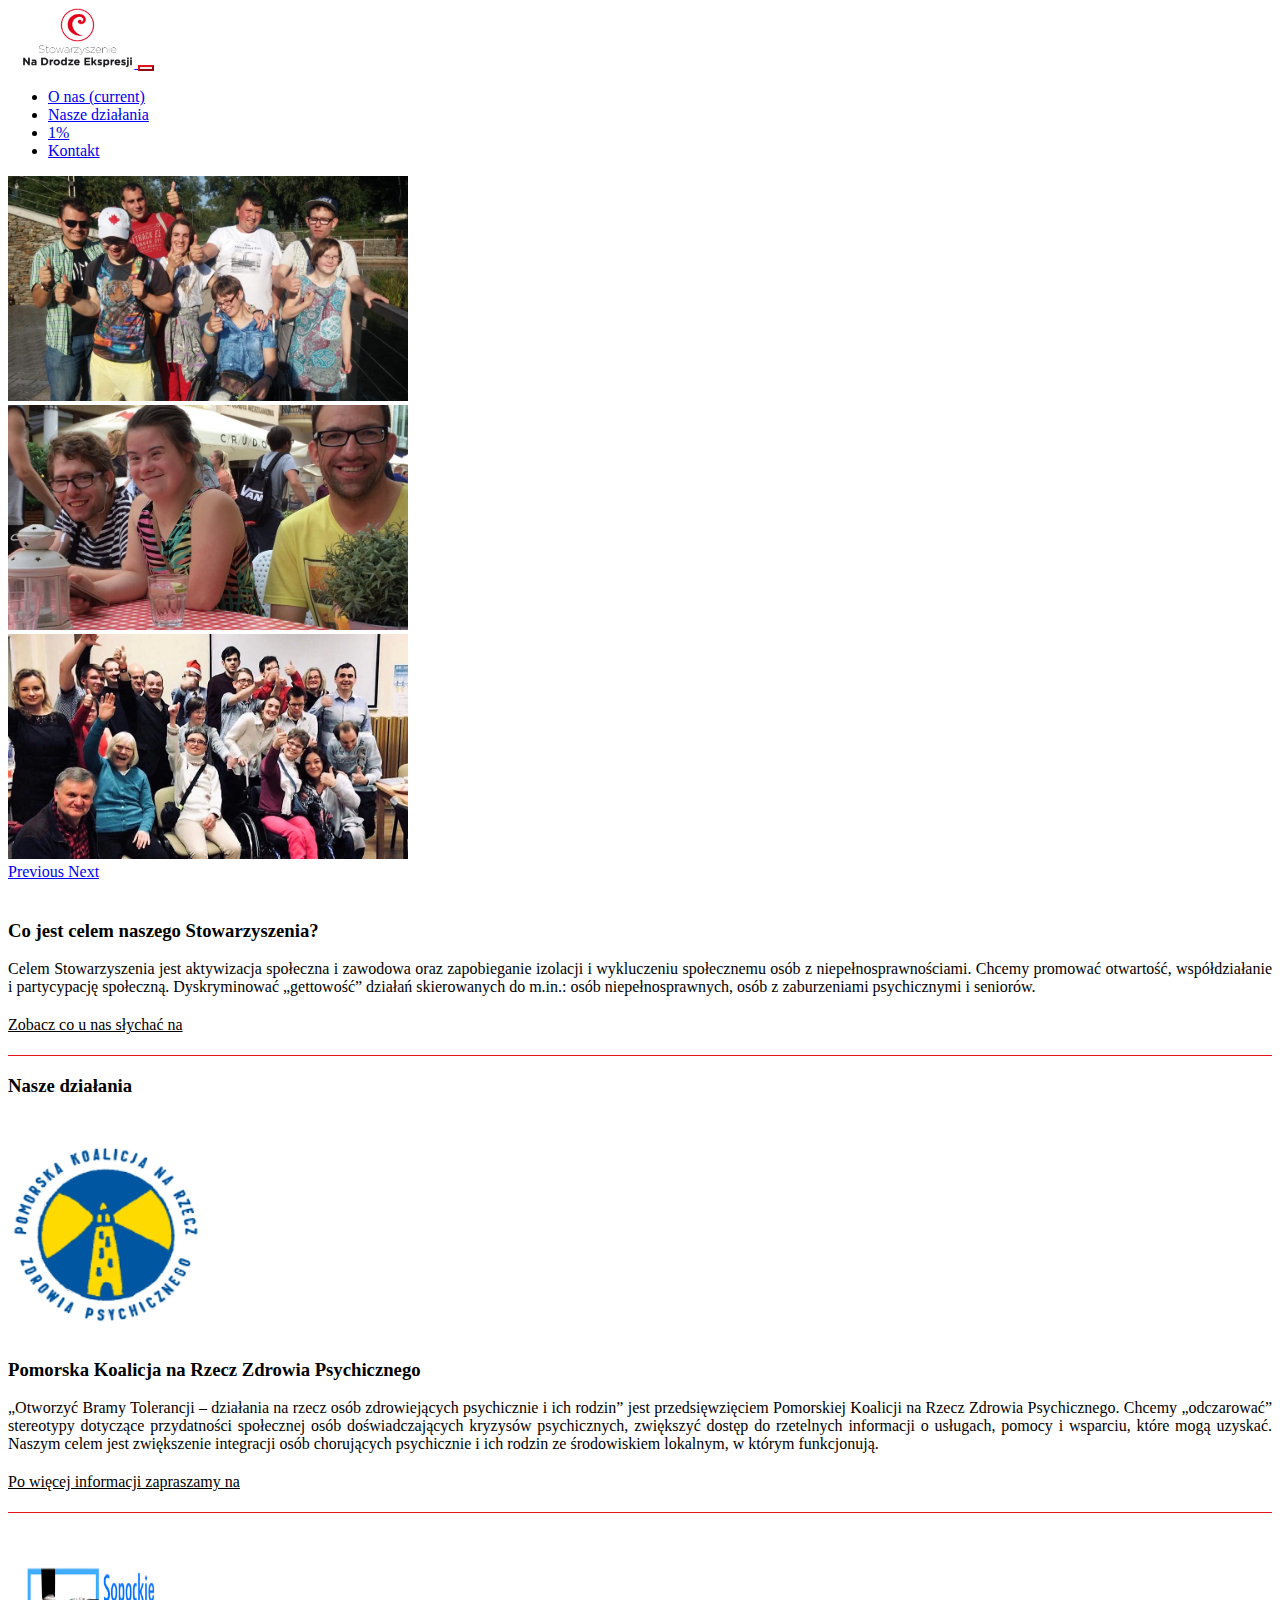
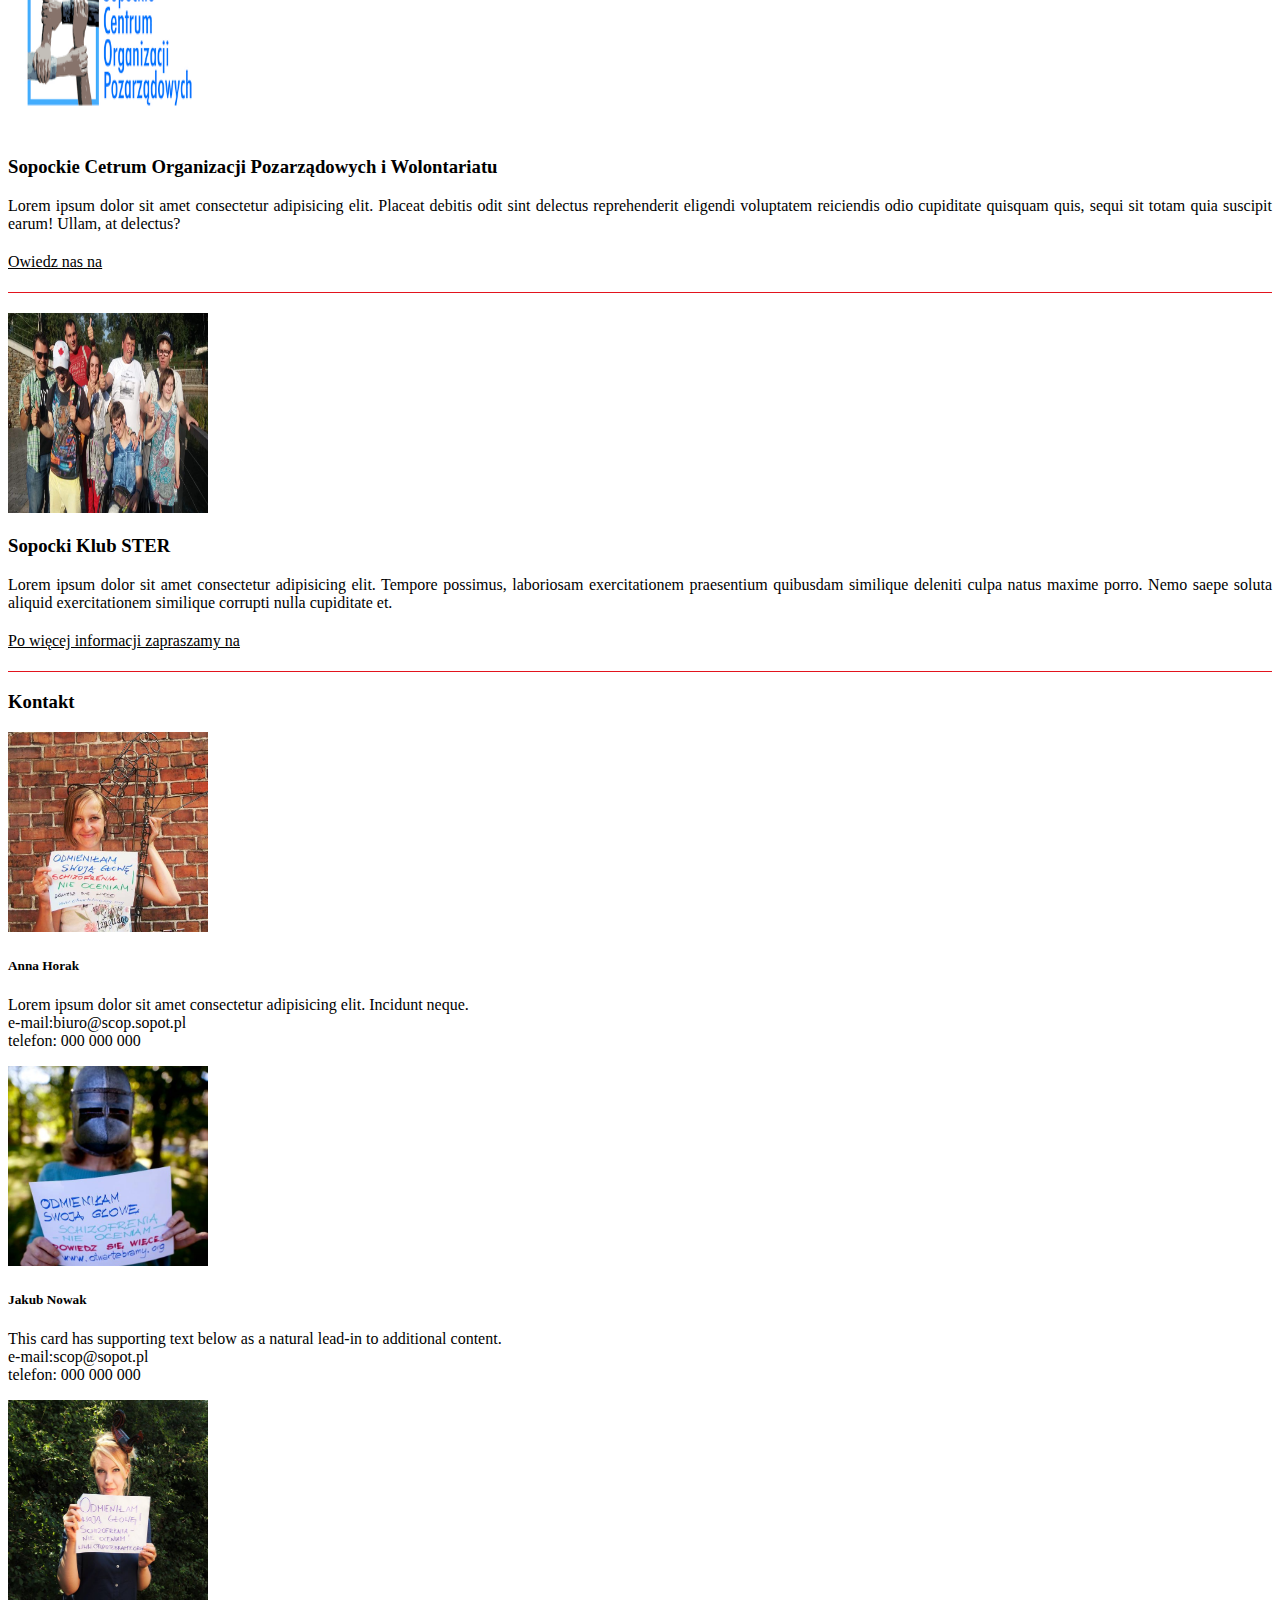
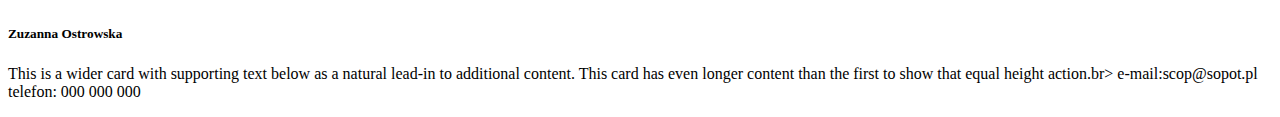
==== commit 9a3d0fe7: "contact image" ====
--- a/index.html
+++ b/index.html
@@ -13,7 +13,8 @@
     <title>Stowarzyszenie na Drodze Ekspresji</title>
     <link rel="stylesheet" href="https://stackpath.bootstrapcdn.com/bootstrap/4.2.1/css/bootstrap.min.css" integrity="sha384-GJzZqFGwb1QTTN6wy59ffF1BuGJpLSa9DkKMp0DgiMDm4iYMj70gZWKYbI706tWS"
         crossorigin="anonymous">
-        <link rel="stylesheet" href="https://use.fontawesome.com/releases/v5.6.3/css/all.css" integrity="sha384-UHRtZLI+pbxtHCWp1t77Bi1L4ZtiqrqD80Kn4Z8NTSRyMA2Fd33n5dQ8lWUE00s/" crossorigin="anonymous">
+    <link rel="stylesheet" href="https://use.fontawesome.com/releases/v5.6.3/css/all.css" integrity="sha384-UHRtZLI+pbxtHCWp1t77Bi1L4ZtiqrqD80Kn4Z8NTSRyMA2Fd33n5dQ8lWUE00s/"
+        crossorigin="anonymous">
     <style>
         .carousel-item img {
         width: auto;
@@ -39,7 +40,18 @@
     .border-color{
         border-color: #e3141e!important ;
     }
-
+    .contact-img{
+        height: 200px;
+        width: 200px;
+        margin-left: auto;
+        margin-right: auto;
+    }
+    .no-border{
+        border: none;
+    }
+    .text-justyfied{
+        text-align: justify;
+    }
     </style>
 
 </head>
@@ -50,25 +62,24 @@
         <a class="navbar-brand" href="#">
             <img src="img/logo.png" height="60" class="d-inline-block align-top" alt="">
         </a>
-        <button class="navbar-toggler border-color" type="button" data-toggle="collapse" data-target="#navbarNav" aria-controls="navbarNav"
-            aria-expanded="false" aria-label="Toggle navigation">
+        <button class="navbar-toggler border-color" type="button" data-toggle="collapse" data-target="#navbarNav"
+            aria-controls="navbarNav" aria-expanded="false" aria-label="Toggle navigation">
             <span class="navbar-toggler-icon"></span>
         </button>
         <div class="collapse navbar-collapse" id="navbarNav">
             <ul class="navbar-nav">
                 <li class="nav-item active">
-                    <a class="nav-link" href="#">O nas <span class="sr-only">(current)</span></a>
+                    <a class="nav-link" href="#o_nas">O nas <span class="sr-only">(current)</span></a>
                 </li>
                 <li class="nav-item">
-                    <a class="nav-link" href="#">Nasze działania</a>
+                    <a class="nav-link" href="#nasze_dzialania">Nasze działania</a>
                 </li>
                 <li class="nav-item">
-                    <a class="nav-link" href="#">1%</a>
+                    <a class="nav-link" href="#procent">1%</a>
                 </li>
                 <li class="nav-item">
-                    <a class="nav-link" href="#">Kontakt</a>
-                </li>
-
+                    <a class="nav-link" href="#kontakt">Kontakt</a>
+                </li>
             </ul>
         </div>
     </nav>
@@ -95,48 +106,99 @@
         </a>
     </div>
 
-    <div class="container text-center mt-1 border-bottom">
+    <div id="o_nas" class="container text-center mt-1 border-bottom">
         <h3>Co jest celem naszego Stowarzyszenia?</h3>
-        <p>Celem Stowarzyszenia jest aktywizacja społeczna i zawodowa oraz zapobieganie izolacji i wykluczeniu
+        <p class="text-justyfied">Celem Stowarzyszenia jest aktywizacja społeczna i zawodowa oraz zapobieganie izolacji
+            i wykluczeniu
             społecznemu
             osób z niepełnosprawnościami. Chcemy promować otwartość, współdziałanie
             i partycypację społeczną. Dyskryminować „gettowość” działań skierowanych do m.in.: osób niepełnosprawnych,
             osób
             z zaburzeniami psychicznymi i seniorów.
         </p>
-        <div class="news">Zobacz co u nas słychać na <a href="https://pl-pl.facebook.com/StowarzyszenieNaDrodzeEkspresji/"><i class="fab fa-facebook newsFb" ></i></a></div>
+        <div class="news">Zobacz co u nas słychać na <a href="https://pl-pl.facebook.com/StowarzyszenieNaDrodzeEkspresji/"><i
+                    class="fab fa-facebook newsFb"></i></a></div>
     </div>
 
-    <div class="container text-center mt-1 border-bottom">
-        <img src="img/koalicja_logo.png" style="width: 200px; height: 200px;" alt="..." class="rounded-circle">
-        <h3>Pomorska Koalicja na Rzecz Zdrowia Psychicznego</h3>
-        <p>„Otworzyć Bramy Tolerancji – działania na rzecz osób zdrowiejących psychicznie i ich rodzin” 
-            jest przedsięwzięciem Pomorskiej Koalicji na Rzecz Zdrowia Psychicznego. Chcemy „odczarować” stereotypy dotyczące przydatności społecznej osób doświadczających kryzysów psychicznych, zwiększyć dostęp do rzetelnych informacji o usługach, pomocy i wsparciu, które mogą uzyskać.
-            Naszym celem jest zwiększenie integracji osób chorujących psychicznie i ich rodzin ze środowiskiem lokalnym, w którym funkcjonują.
-        </p>
+    <div id="nasze_dzialania">
+        <h3 class="text-center">Nasze działania</h3>
+
+        <div class="container text-center mt-1 border-bottom">
+            <img src="img/koalicja_logo.png" style="width: 200px; height: 200px;" alt="..." class="rounded-circle">
+            <h3>Pomorska Koalicja na Rzecz Zdrowia Psychicznego</h3>
+            <p class="text-justyfied">„Otworzyć Bramy Tolerancji – działania na rzecz osób zdrowiejących psychicznie i
+                ich rodzin”
+                jest przedsięwzięciem Pomorskiej Koalicji na Rzecz Zdrowia Psychicznego. Chcemy „odczarować” stereotypy
+                dotyczące przydatności społecznej osób doświadczających kryzysów psychicznych, zwiększyć dostęp do
+                rzetelnych informacji o usługach, pomocy i wsparciu, które mogą uzyskać.
+                Naszym celem jest zwiększenie integracji osób chorujących psychicznie i ich rodzin ze środowiskiem
+                lokalnym, w którym funkcjonują.
+            </p>
+            <div class="news">Po więcej informacji zapraszamy na <a href="https://www.facebook.com/otwartebramy.org/"><i
+                        class="fab fa-facebook newsFb"></i></a></div>
+        </div>
+
+        <div class="container text-center mt-1 border-bottom">
+            <img src="img/scop.png" style="width: 200px; height: 200px;" alt="..." class="rounded-circle">
+            <h3>Sopockie Cetrum Organizacji Pozarządowych i Wolontariatu</h3>
+            <p class="text-justyfied">Lorem ipsum dolor sit amet consectetur adipisicing elit. Placeat debitis odit
+                sint delectus reprehenderit eligendi voluptatem reiciendis odio cupiditate quisquam quis, sequi sit
+                totam quia suscipit earum! Ullam, at delectus?</p>
+
+            <div class="news">Owiedz nas na <a href="https://pl-pl.facebook.com/SopockiWolontariat/"><i class="fab fa-facebook newsFb"></i></a></div>
+        </div>
+
+        <div class="container text-center mt-1 border-bottom">
+            <img src="img/ster.jpg" style="width: 200px; height: 200px;" alt="..." class="rounded-circle">
+            <h3>Sopocki Klub STER</h3>
+            <p class="text-justyfied">Lorem ipsum dolor sit amet consectetur adipisicing elit. Tempore possimus,
+                laboriosam exercitationem praesentium quibusdam similique deleniti culpa natus maxime porro. Nemo saepe
+                soluta aliquid exercitationem similique corrupti nulla cupiditate et.
+            </p>
+            <div class="news">Po więcej informacji zapraszamy na <a href="https://www.facebook.com/sopockiklubster/"><i
+                        class="fab fa-facebook newsFb"></i></a></div>
+        </div>
     </div>
-
-    <div class="container text-center mt-1 border-bottom">
-        <img src="img/scop.png" style="width: 200px; height: 200px;" alt="..." class="rounded-circle">
-        <h3>Sopockie Cetrum Organizacji Pozarządowych i Wolontariatu</h3>
-        <p>Lorem ipsum dolor sit amet consectetur adipisicing elit. Placeat debitis odit sint delectus reprehenderit eligendi voluptatem reiciendis odio cupiditate quisquam quis, sequi sit totam quia suscipit earum! Ullam, at delectus?
-        </p>
-    </div>
-
-    <div class="container text-center mt-1 border-bottom">
-        <img src="img/ster.jpg" style="width: 200px; height: 200px;" alt="..." class="rounded-circle">
-        <h3>Sopocki Klub STER</h3>
-        <p>
-        Lorem ipsum dolor sit amet consectetur adipisicing elit. Tempore possimus, laboriosam exercitationem praesentium quibusdam similique deleniti culpa natus maxime porro. Nemo saepe soluta aliquid exercitationem similique corrupti nulla cupiditate et.
-        </p>
-    </div>
-
-    <script src="https://code.jquery.com/jquery-3.3.1.slim.min.js" integrity="sha384-q8i/X+965DzO0rT7abK41JStQIAqVgRVzpbzo5smXKp4YfRvH+8abtTE1Pi6jizo"
-        crossorigin="anonymous"></script>
-    <script src="https://cdnjs.cloudflare.com/ajax/libs/popper.js/1.14.6/umd/popper.min.js" integrity="sha384-wHAiFfRlMFy6i5SRaxvfOCifBUQy1xHdJ/yoi7FRNXMRBu5WHdZYu1hA6ZOblgut"
-        crossorigin="anonymous"></script>
-    <script src="https://stackpath.bootstrapcdn.com/bootstrap/4.2.1/js/bootstrap.min.js" integrity="sha384-B0UglyR+jN6CkvvICOB2joaf5I4l3gm9GU6Hc1og6Ls7i6U/mkkaduKaBhlAXv9k"
-        crossorigin="anonymous"></script>
+    <h3 class="text-center" id="kontakt">Kontakt</h3>
+    <div class="card-deck text-center">
+        <div class="card no-border">
+            <img class="card-img-top contact-img" src="img/odmienA.jpg" alt="Card image cap">
+            <div class="card-body">
+                <h5 class="card-title">Anna Horak</h5>
+                <p class="card-text">Lorem ipsum dolor sit amet consectetur adipisicing elit. Incidunt neque.<br>
+                    e-mail:biuro@scop.sopot.pl<br>
+                    telefon: 000 000 000</p>
+            </div>
+        </div>
+        <div class="card no-border">
+            <img class="card-img-top contact-img" src="img/odmienR.jpg" alt="Card image cap">
+            <div class="card-body">
+                <h5 class="card-title">Jakub Nowak</h5>
+                <p class="card-text">This card has supporting text below as a natural lead-in to additional content.<br>
+                    e-mail:scop@sopot.pl <br>
+                    telefon: 000 000 000 </p>
+            </div>
+
+        </div>
+        <div class="card no-border">
+            <img class="card-img-top contact-img" src="img/odmienZ.jpg" alt="Card image cap">
+            <div class="card-body">
+                <h5 class="card-title">Zuzanna Ostrowska</h5>
+                <p class="card-text">This is a wider card with supporting text below as a natural lead-in to additional
+                    content. This card has even longer content than the first to show that equal height action.br>
+                    e-mail:scop@sopot.pl <br>
+                    telefon: 000 000 000
+                </p>
+            </div>
+
+        </div>
+
+        <script src="https://code.jquery.com/jquery-3.3.1.slim.min.js" integrity="sha384-q8i/X+965DzO0rT7abK41JStQIAqVgRVzpbzo5smXKp4YfRvH+8abtTE1Pi6jizo"
+            crossorigin="anonymous"></script>
+        <script src="https://cdnjs.cloudflare.com/ajax/libs/popper.js/1.14.6/umd/popper.min.js" integrity="sha384-wHAiFfRlMFy6i5SRaxvfOCifBUQy1xHdJ/yoi7FRNXMRBu5WHdZYu1hA6ZOblgut"
+            crossorigin="anonymous"></script>
+        <script src="https://stackpath.bootstrapcdn.com/bootstrap/4.2.1/js/bootstrap.min.js" integrity="sha384-B0UglyR+jN6CkvvICOB2joaf5I4l3gm9GU6Hc1og6Ls7i6U/mkkaduKaBhlAXv9k"
+            crossorigin="anonymous"></script>
 </body>
 
 </html>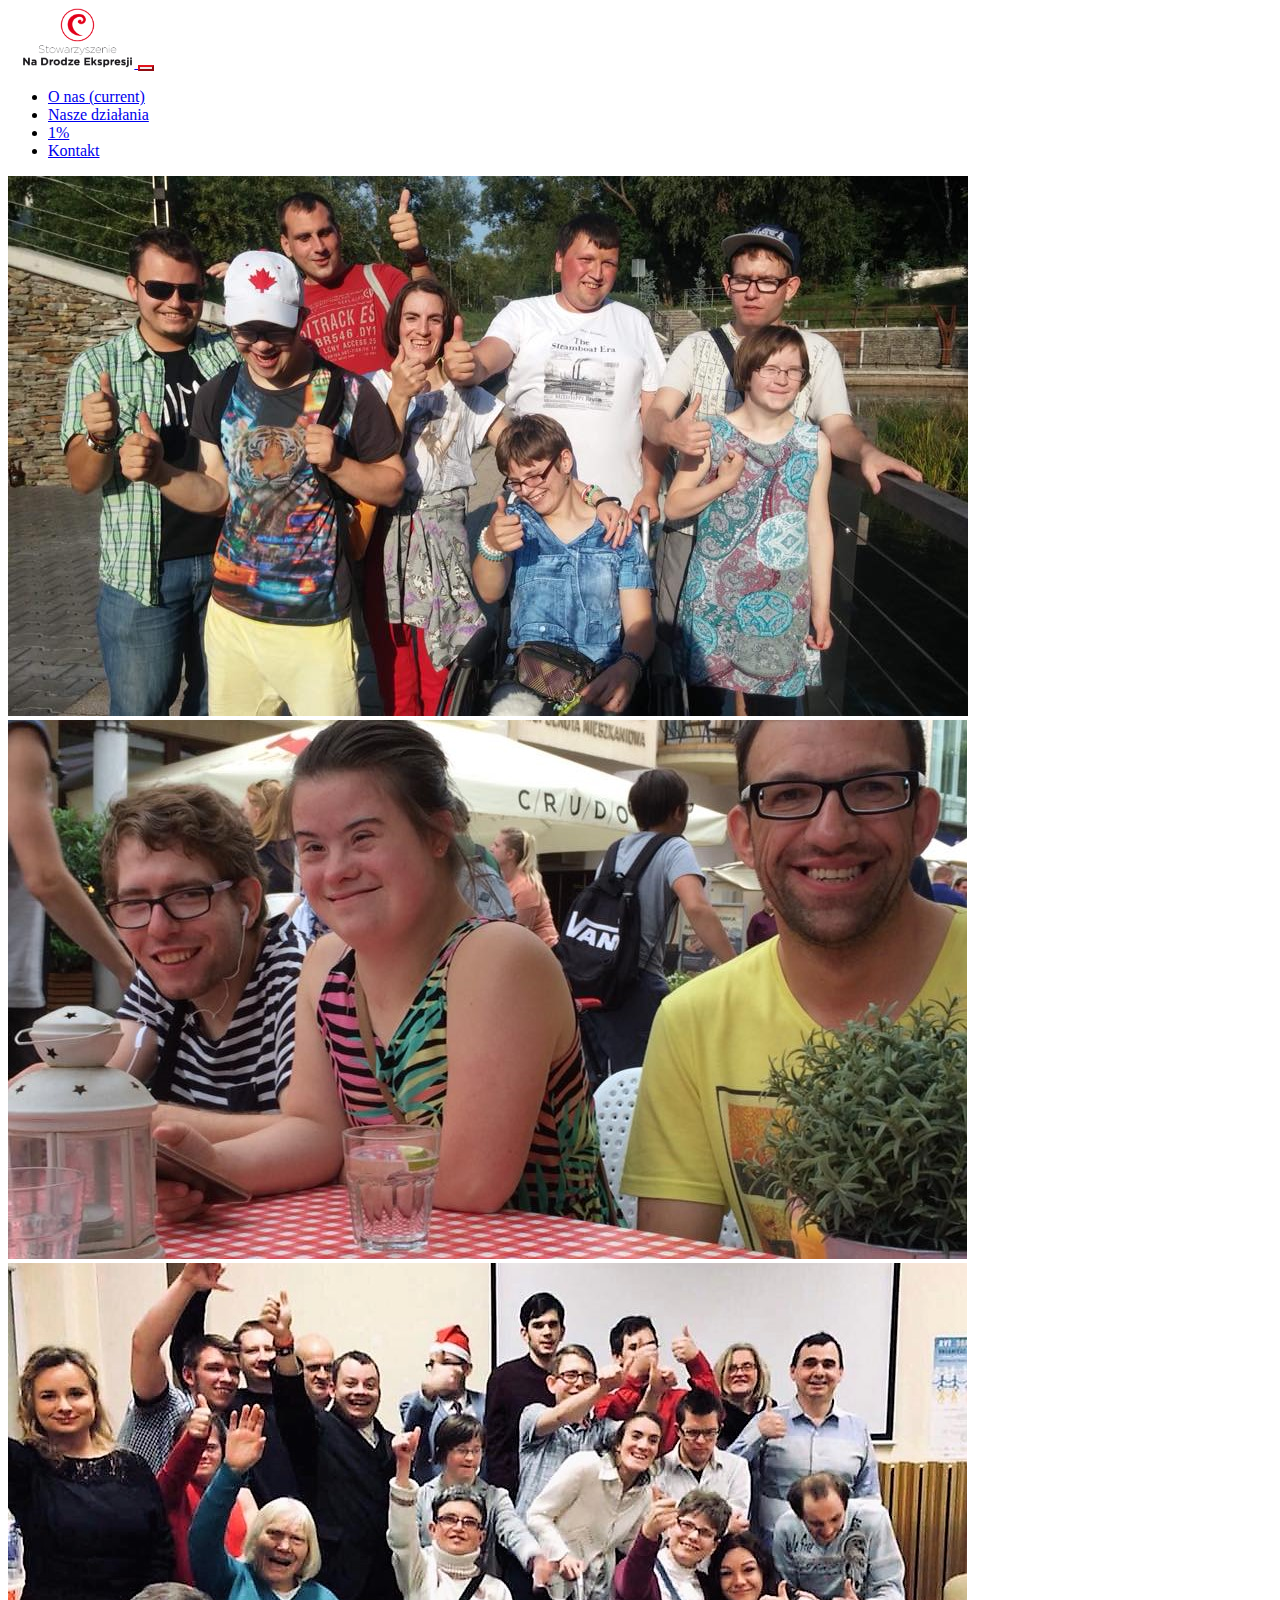
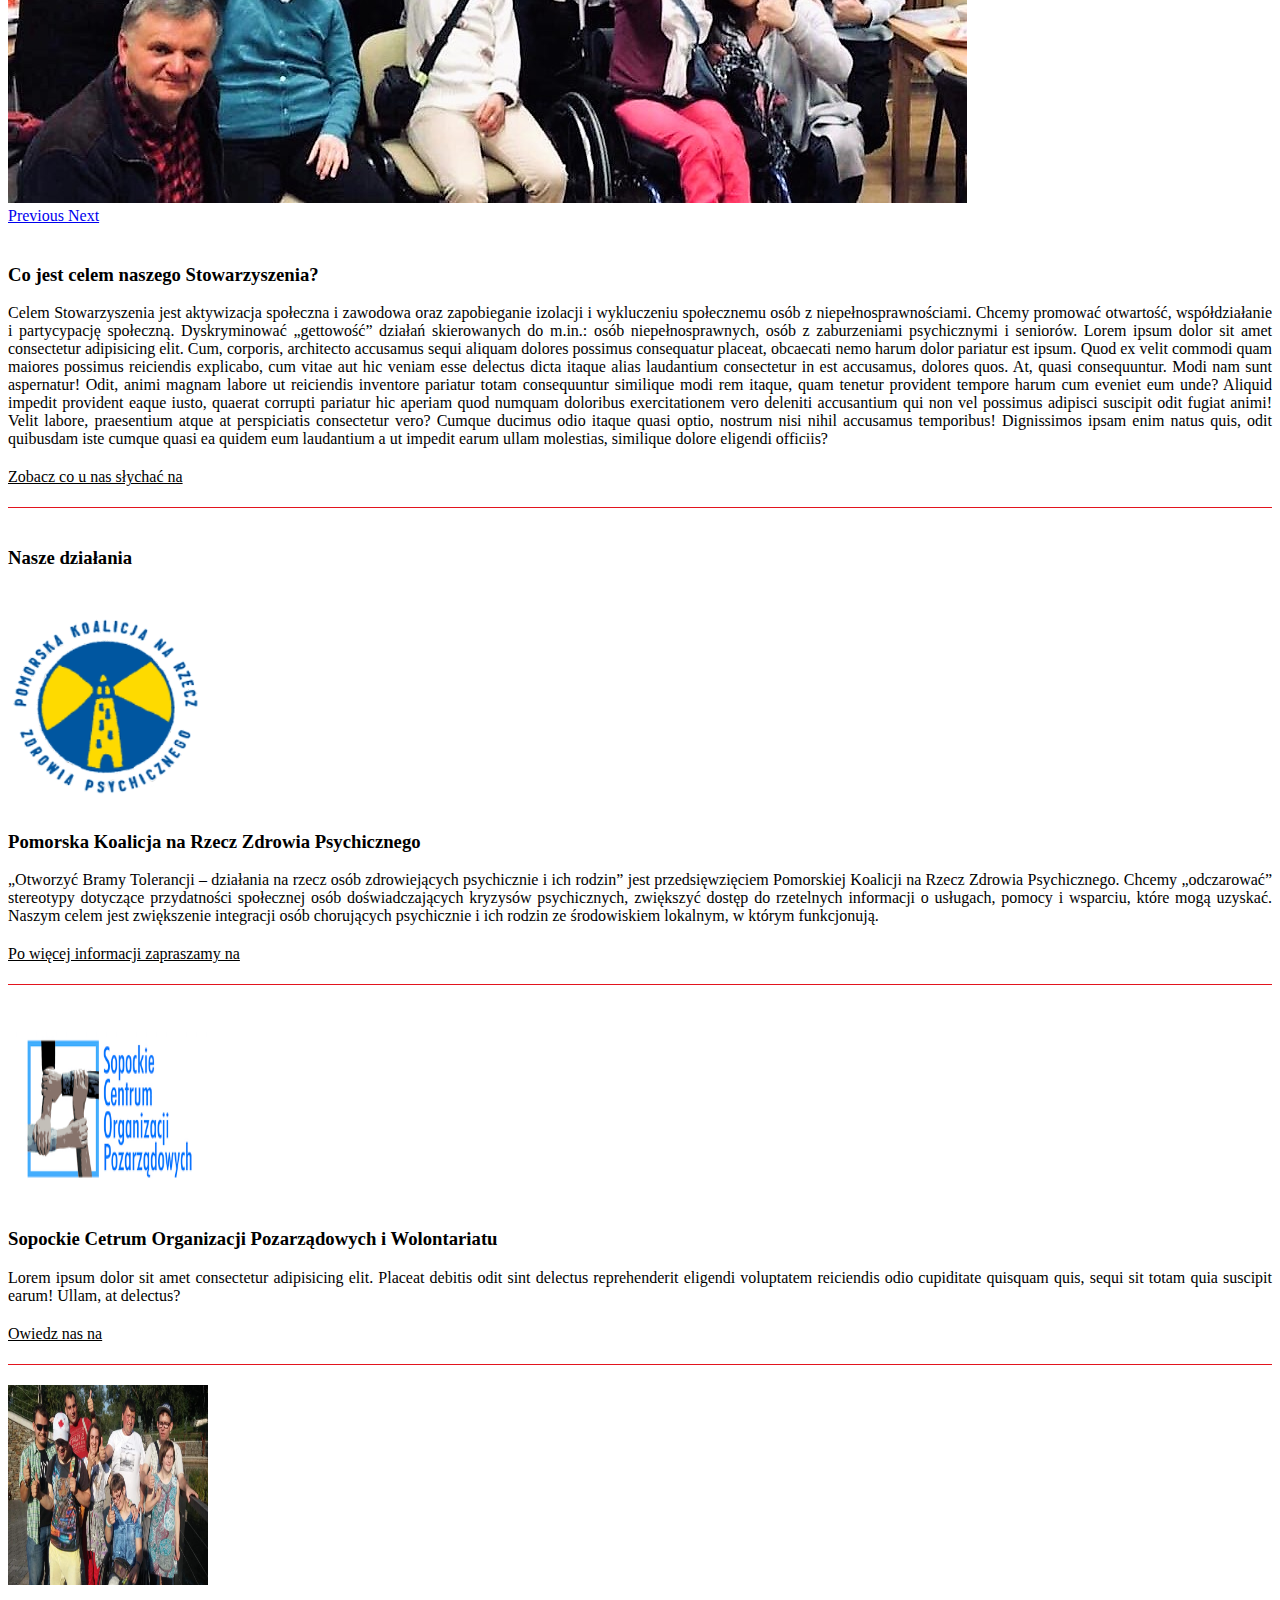
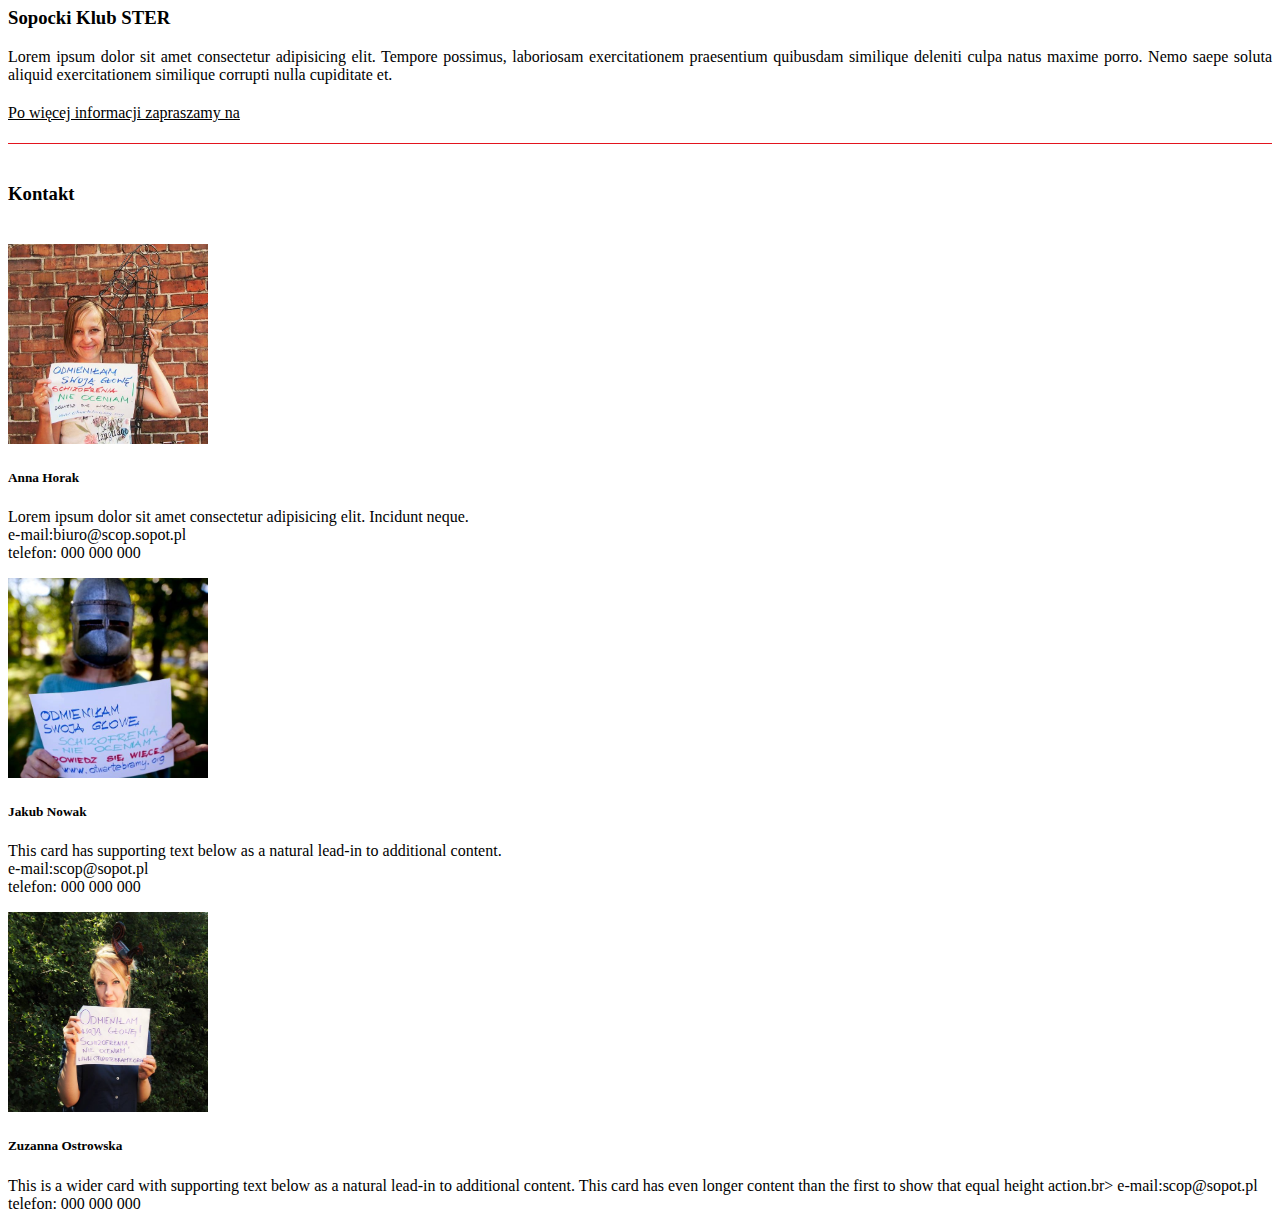
==== commit fb210174: "final improvements" ====
--- a/index.html
+++ b/index.html
@@ -17,48 +17,69 @@
         crossorigin="anonymous">
     <style>
         .carousel-item img {
-        width: auto;
-        height: 225px;
-    }
-    .news{
-        text-decoration: underline;
-    }
-
-    .newsFb{
-        font-size: 20px;
-    }
-    div.container{
-        padding-bottom: 20px;
-        padding-top: 20px;
+            width: auto;
+            height: 225px;
+            margin-left: auto;
+                margin-right: auto;
+        }
+
+        .news {
+            text-decoration: underline;
+        }
+
+        .newsFb {
+            font-size: 20px;
+        }
+
+        div.container {
+            padding-bottom: 20px;
+            padding-top: 20px;
+            
+        }
+
+        .border-bottom {
+            border-bottom: 1px solid #e3141e!important ;
+        }
+
+        .border-color {
+            border-color: #e3141e!important ;
+        }
+
+        .contact-img {
+            height: 200px;
+            width: 200px;
+            margin-left: auto;
+            margin-right: auto;
+        }
+
+        .no-border {
+            border: none;
+        }
         
-    }
-
-    .border-bottom{
-        border-bottom: 1px solid #e3141e!important ;
-    }
-
-    .border-color{
-        border-color: #e3141e!important ;
-    }
-    .contact-img{
-        height: 200px;
-        width: 200px;
-        margin-left: auto;
-        margin-right: auto;
-    }
-    .no-border{
-        border: none;
-    }
-    .text-justyfied{
-        text-align: justify;
-    }
+        .text-justyfied {
+            text-align: justify;
+        }
+
+        @media screen and (min-width: 600px) {
+            div.carousel-item img{
+                
+                height: auto;
+            }
+        }
+
+        #nasze_dzialania, #kontakt {
+            padding-top: 20px;
+        }
+
+        .padding-top-20 {
+            padding-top: 20px;
+        }
     </style>
 
 </head>
 
 <body>
-    <!-- Image and text -->
-    <nav class="navbar navbar-light bg-light">
+    <nav class="navbar navbar-expand-md navbar-light">
         <a class="navbar-brand" href="#">
             <img src="img/logo.png" height="60" class="d-inline-block align-top" alt="">
         </a>
@@ -67,8 +88,8 @@
             <span class="navbar-toggler-icon"></span>
         </button>
         <div class="collapse navbar-collapse" id="navbarNav">
-            <ul class="navbar-nav">
-                <li class="nav-item active">
+            <ul class="navbar-nav ml-auto">
+                <li class="nav-item">
                     <a class="nav-link" href="#o_nas">O nas <span class="sr-only">(current)</span></a>
                 </li>
                 <li class="nav-item">
@@ -87,13 +108,14 @@
     <div id="carouselExampleFade" class="carousel slide carousel-fade" data-ride="carousel">
         <div class="carousel-inner">
             <div class="carousel-item active">
-                <img src="img/ster.jpg" class="d-block w-100" alt="...">
+
+                <img src="img/ster.jpg" class="d-block" alt="...">
             </div>
             <div class="carousel-item">
-                <img src="img/ster2.jpg" class="d-block w-100" alt="...">
+                <img src="img/ster2.jpg" class="d-block" alt="...">
             </div>
             <div class="carousel-item">
-                <img src="img/sterW.jpg" class="d-block w-100" alt="...">
+                <img src="img/sterW.jpg" class="d-block" alt="...">
             </div>
         </div>
         <a class="carousel-control-prev" href="#carouselExampleFade" role="button" data-slide="prev">
@@ -114,7 +136,17 @@
             osób z niepełnosprawnościami. Chcemy promować otwartość, współdziałanie
             i partycypację społeczną. Dyskryminować „gettowość” działań skierowanych do m.in.: osób niepełnosprawnych,
             osób
-            z zaburzeniami psychicznymi i seniorów.
+            z zaburzeniami psychicznymi i seniorów. Lorem ipsum dolor sit amet consectetur adipisicing elit. Cum,
+            corporis, architecto accusamus sequi aliquam dolores possimus consequatur placeat, obcaecati nemo harum
+            dolor pariatur est ipsum. Quod ex velit commodi quam maiores possimus reiciendis explicabo, cum vitae aut
+            hic veniam esse delectus dicta itaque alias laudantium consectetur in est accusamus, dolores quos. At,
+            quasi consequuntur. Modi nam sunt aspernatur! Odit, animi magnam labore ut reiciendis inventore pariatur
+            totam consequuntur similique modi rem itaque, quam tenetur provident tempore harum cum eveniet eum unde?
+            Aliquid impedit provident eaque iusto, quaerat corrupti pariatur hic aperiam quod numquam doloribus
+            exercitationem vero deleniti accusantium qui non vel possimus adipisci suscipit odit fugiat animi! Velit
+            labore, praesentium atque at perspiciatis consectetur vero? Cumque ducimus odio itaque quasi optio, nostrum
+            nisi nihil accusamus temporibus! Dignissimos ipsam enim natus quis, odit quibusdam iste cumque quasi ea
+            quidem eum laudantium a ut impedit earum ullam molestias, similique dolore eligendi officiis?
         </p>
         <div class="news">Zobacz co u nas słychać na <a href="https://pl-pl.facebook.com/StowarzyszenieNaDrodzeEkspresji/"><i
                     class="fab fa-facebook newsFb"></i></a></div>
@@ -160,7 +192,7 @@
         </div>
     </div>
     <h3 class="text-center" id="kontakt">Kontakt</h3>
-    <div class="card-deck text-center">
+    <div class="card-deck text-center padding-top-20">
         <div class="card no-border">
             <img class="card-img-top contact-img" src="img/odmienA.jpg" alt="Card image cap">
             <div class="card-body">
